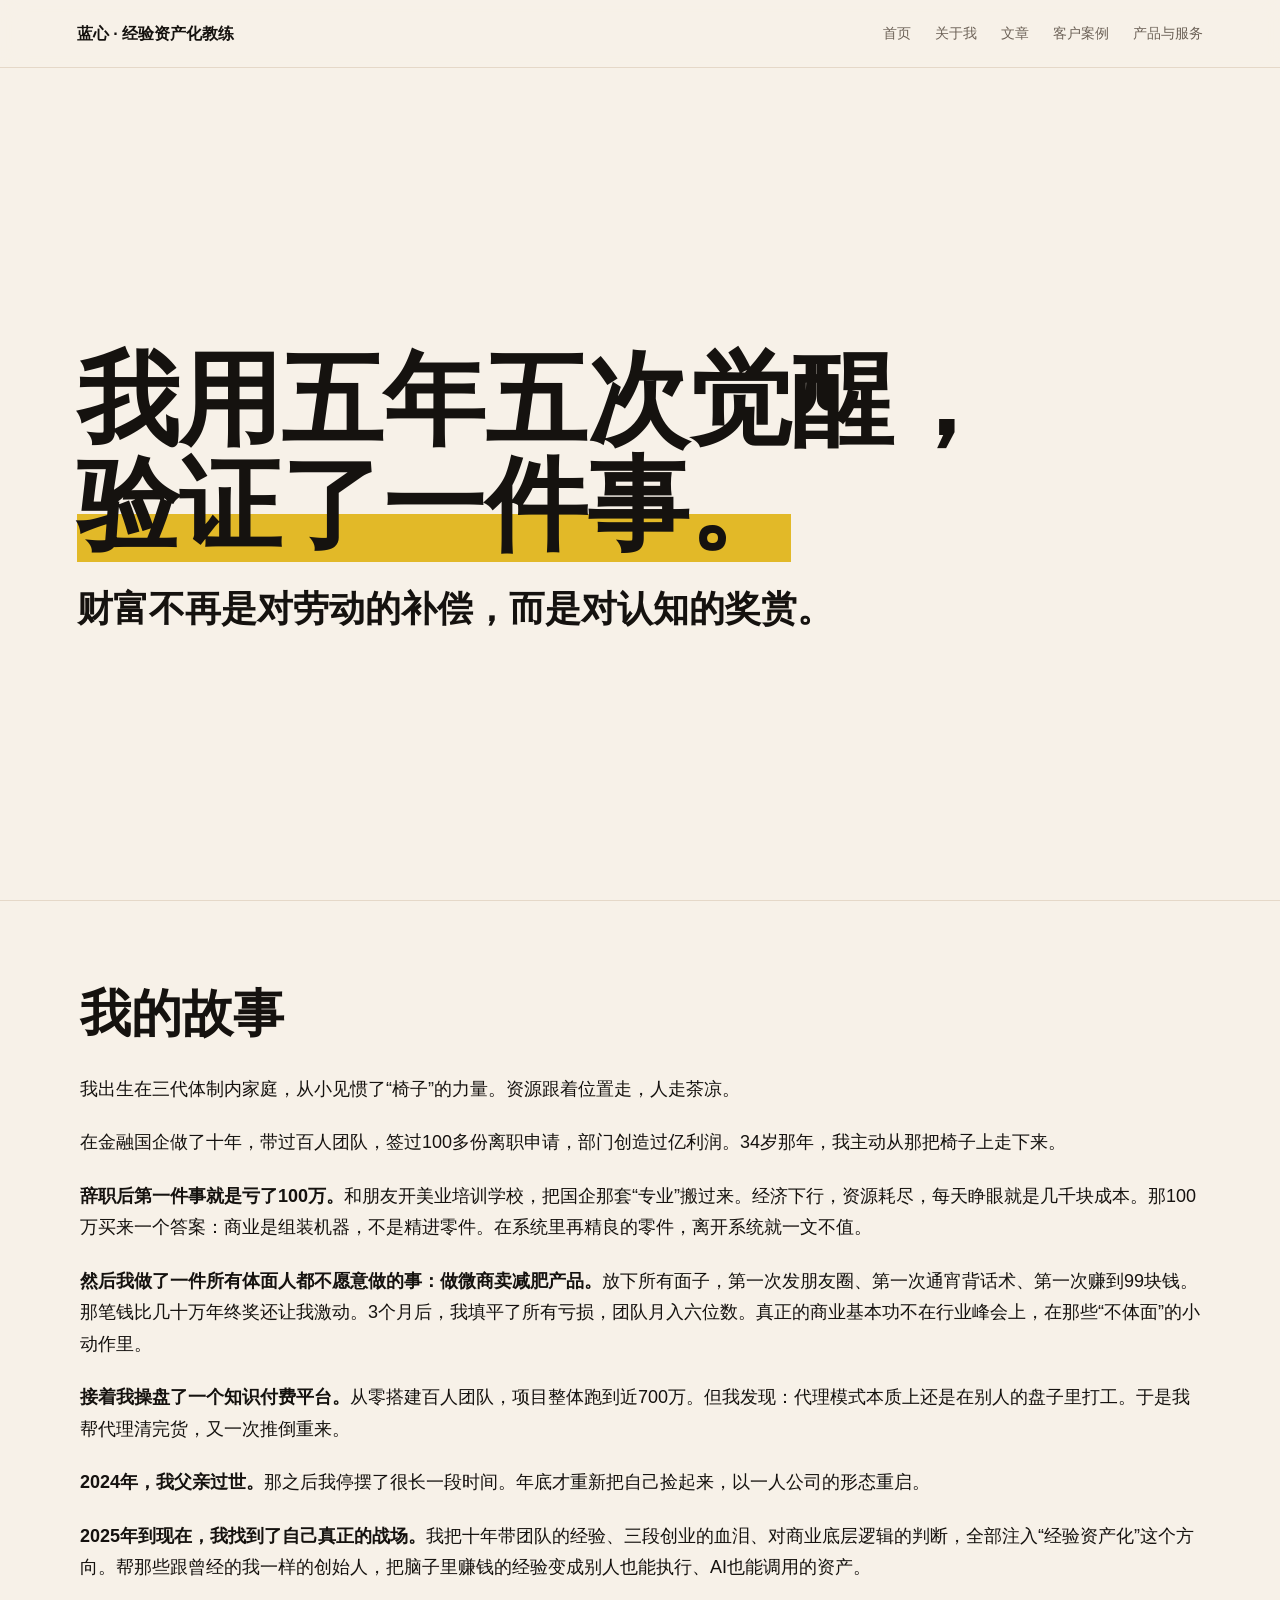
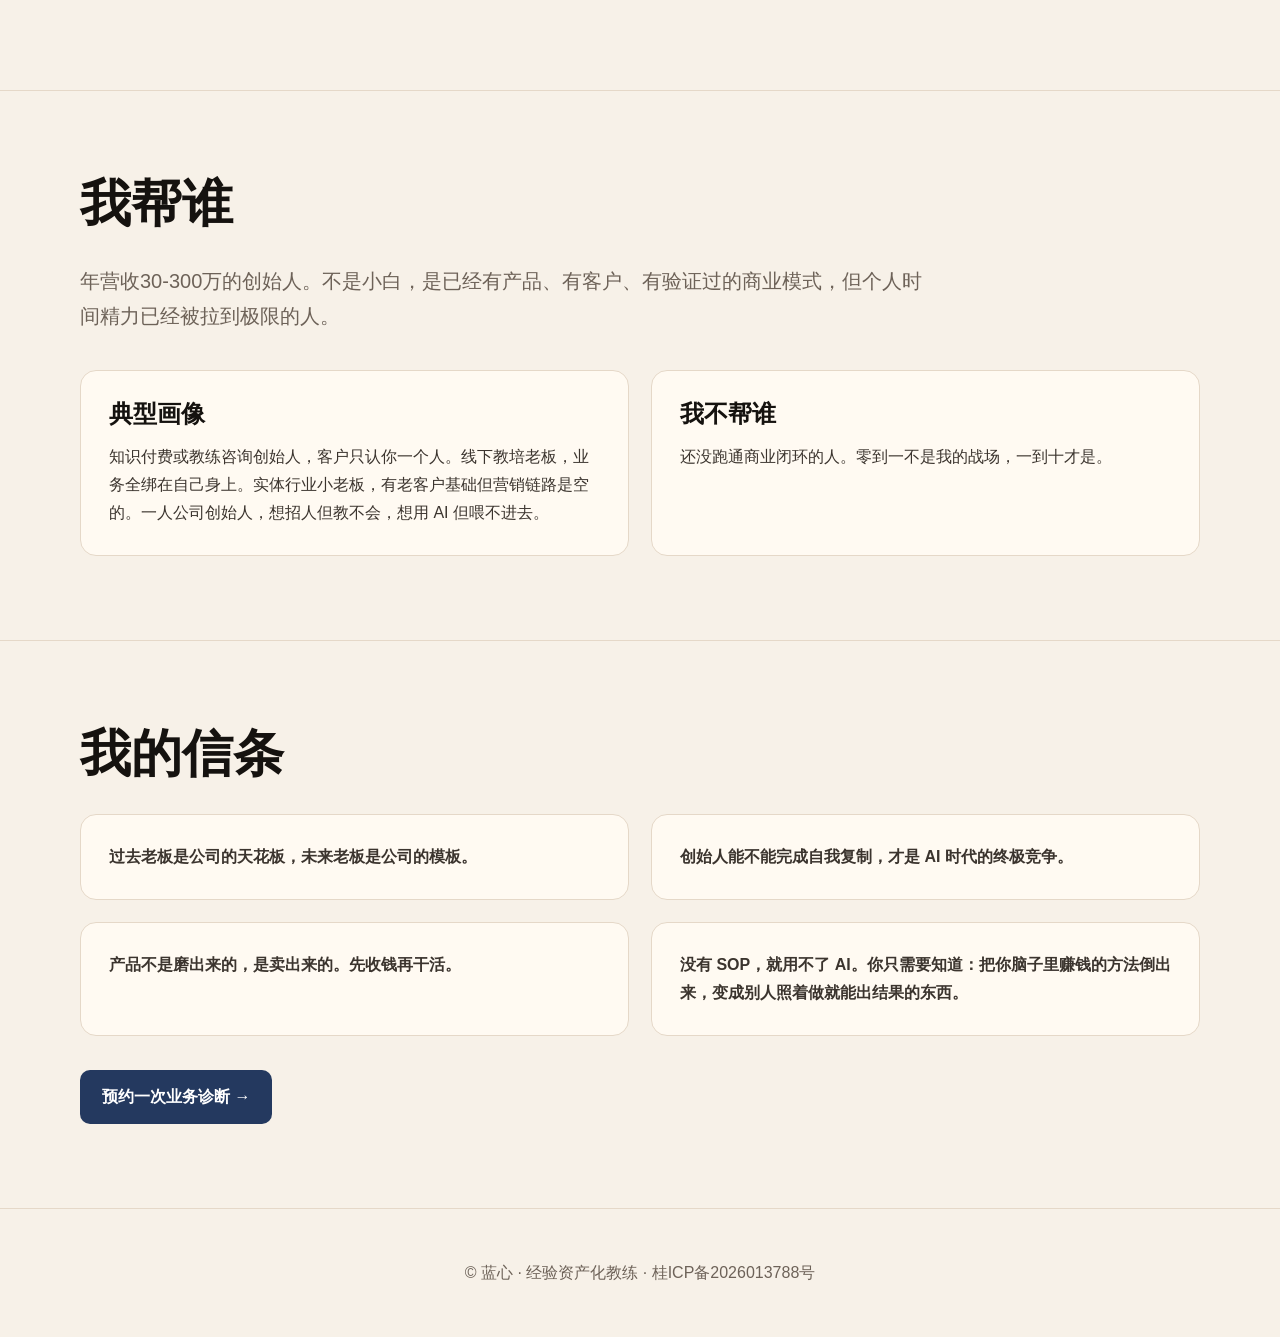
==== about.html @ 22f89dd9 "Build full website pages" ====
<!doctype html><html lang="zh-CN"><head><meta charset="utf-8"><meta name="viewport" content="width=device-width,initial-scale=1"><title>关于我 · 蓝心</title><meta name="description" content="蓝心，经验资产化教练。"><link rel="stylesheet" href="site.css"></head><body><nav class="nav"><a class="brand" href="index.html">蓝心 · 经验资产化教练</a><div class="navlinks"><a href="index.html">首页</a><a href="about.html">关于我</a><a href="blog.html">文章</a><a href="cases.html">客户案例</a><a href="services.html">产品与服务</a></div></nav>
<header class="hero"><div class="hero-inner"><h1>我用五年五次觉醒，<br><span class="highlight">验证了一件事。</span></h1><h2>财富不再是对劳动的补偿，而是对认知的奖赏。</h2></div></header>
<section><div class="wrap story"><h2 class="section-title">我的故事</h2><p>我出生在三代体制内家庭，从小见惯了“椅子”的力量。资源跟着位置走，人走茶凉。</p><p>在金融国企做了十年，带过百人团队，签过100多份离职申请，部门创造过亿利润。34岁那年，我主动从那把椅子上走下来。</p><p><strong>辞职后第一件事就是亏了100万。</strong>和朋友开美业培训学校，把国企那套“专业”搬过来。经济下行，资源耗尽，每天睁眼就是几千块成本。那100万买来一个答案：商业是组装机器，不是精进零件。在系统里再精良的零件，离开系统就一文不值。</p><p><strong>然后我做了一件所有体面人都不愿意做的事：做微商卖减肥产品。</strong>放下所有面子，第一次发朋友圈、第一次通宵背话术、第一次赚到99块钱。那笔钱比几十万年终奖还让我激动。3个月后，我填平了所有亏损，团队月入六位数。真正的商业基本功不在行业峰会上，在那些“不体面”的小动作里。</p><p><strong>接着我操盘了一个知识付费平台。</strong>从零搭建百人团队，项目整体跑到近700万。但我发现：代理模式本质上还是在别人的盘子里打工。于是我帮代理清完货，又一次推倒重来。</p><p><strong>2024年，我父亲过世。</strong>那之后我停摆了很长一段时间。年底才重新把自己捡起来，以一人公司的形态重启。</p><p><strong>2025年到现在，我找到了自己真正的战场。</strong>我把十年带团队的经验、三段创业的血泪、对商业底层逻辑的判断，全部注入“经验资产化”这个方向。帮那些跟曾经的我一样的创始人，把脑子里赚钱的经验变成别人也能执行、AI也能调用的资产。</p></div></section>
<section><div class="wrap"><h2 class="section-title">我帮谁</h2><p class="sub">年营收30-300万的创始人。不是小白，是已经有产品、有客户、有验证过的商业模式，但个人时间精力已经被拉到极限的人。</p><div class="grid two"><div class="card"><h3>典型画像</h3><p>知识付费或教练咨询创始人，客户只认你一个人。线下教培老板，业务全绑在自己身上。实体行业小老板，有老客户基础但营销链路是空的。一人公司创始人，想招人但教不会，想用 AI 但喂不进去。</p></div><div class="card"><h3>我不帮谁</h3><p>还没跑通商业闭环的人。零到一不是我的战场，一到十才是。</p></div></div></div></section>
<section><div class="wrap"><h2 class="section-title">我的信条</h2><div class="grid two"><div class="card"><p><strong>过去老板是公司的天花板，未来老板是公司的模板。</strong></p></div><div class="card"><p><strong>创始人能不能完成自我复制，才是 AI 时代的终极竞争。</strong></p></div><div class="card"><p><strong>产品不是磨出来的，是卖出来的。先收钱再干活。</strong></p></div><div class="card"><p><strong>没有 SOP，就用不了 AI。你只需要知道：把你脑子里赚钱的方法倒出来，变成别人照着做就能出结果的东西。</strong></p></div></div><div class="actions"><a class="btn" href="services.html#diagnosis-consult">预约一次业务诊断 →</a></div></div></section>
<footer class="footer">© 蓝心 · 经验资产化教练 · <a href="https://beian.miit.gov.cn/" target="_blank" rel="noopener">桂ICP备2026013788号</a></footer></body></html>
---- site.css ----
:root{--bg:#f7f1e8;--paper:#fffaf2;--ink:#15120f;--muted:#6d6258;--line:#e5d8c8;--navy:#24395f;--gold:#e2b928;--soft:#fff6dc;--radius:16px}*{box-sizing:border-box}body{margin:0;font-family:-apple-system,BlinkMacSystemFont,"PingFang SC","Microsoft YaHei",sans-serif;background:var(--bg);color:var(--ink);line-height:1.75}a{color:inherit;text-decoration:none}.nav{position:sticky;top:0;z-index:10;height:68px;padding:0 6vw;display:flex;align-items:center;justify-content:space-between;background:rgba(247,241,232,.92);backdrop-filter:blur(12px);border-bottom:1px solid var(--line)}.brand{font-weight:800}.navlinks{display:flex;gap:24px;font-size:14px;color:var(--muted)}.navlinks a:hover{color:var(--ink)}.btn{display:inline-flex;align-items:center;justify-content:center;padding:13px 22px;border-radius:10px;background:var(--navy);color:#fff;font-weight:800;border:0;cursor:pointer}.btn.alt{background:transparent;color:var(--ink);border-bottom:3px solid var(--gold);border-radius:0;padding-left:2px;padding-right:2px}.hero{min-height:calc(100vh - 68px);padding:12vh 6vw 8vh;display:grid;align-items:center}.hero-inner{max-width:1120px}.eyebrow{font-size:18px;font-weight:800;margin-bottom:28px}.hero h1{font-size:clamp(48px,8vw,104px);line-height:1.02;margin:0 0 28px;font-weight:950;letter-spacing:0}.hero h2{font-size:clamp(22px,3vw,36px);line-height:1.35;margin:0 0 22px;font-weight:850}.lead{font-size:clamp(18px,2vw,24px);max-width:900px;color:#3a332d;margin:0 0 28px}.quote{border-left:4px solid var(--gold);padding-left:18px;color:#3d352f;font-size:18px;margin:28px 0}.actions{display:flex;gap:22px;flex-wrap:wrap;margin-top:34px}section{padding:84px 6vw;border-top:1px solid var(--line)}.wrap{max-width:1120px;margin:0 auto}.section-title{font-size:clamp(30px,4vw,56px);line-height:1.15;margin:0 0 30px;font-weight:920}.sub{font-size:20px;color:var(--muted);max-width:860px;margin:0 0 36px}.grid{display:grid;grid-template-columns:repeat(3,1fr);gap:22px}.grid.two{grid-template-columns:repeat(2,1fr)}.card{background:var(--paper);border:1px solid var(--line);border-radius:var(--radius);padding:28px}.card h3{font-size:24px;line-height:1.25;margin:0 0 14px}.card p{margin:0;color:#3b342e}.num{display:inline-flex;width:34px;height:34px;border-radius:50%;background:var(--gold);align-items:center;justify-content:center;font-weight:900;margin-bottom:18px}.story p{font-size:18px;margin:0 0 22px}.story strong{font-weight:900}.testimonial{font-size:22px;line-height:1.55;background:var(--paper);border-left:5px solid var(--gold);padding:26px;margin:24px 0}.meta{color:var(--muted);font-size:15px}.steps{display:grid;grid-template-columns:repeat(3,1fr);gap:22px}.article-list{display:grid;gap:22px}.article{background:var(--paper);border:1px solid var(--line);border-radius:var(--radius);padding:28px}.article h3{font-size:28px;line-height:1.25;margin:0 0 8px}.tag{color:var(--muted);font-size:14px;margin-bottom:12px}.case-block{background:var(--paper);border:1px solid var(--line);border-radius:var(--radius);padding:34px;margin-bottom:28px}.case-block h2{font-size:34px;line-height:1.2;margin:0 0 20px}.case-block p{margin:0 0 14px}.case-block ul{margin:8px 0 20px}.faq{display:grid;gap:18px}.faq .card h3{font-size:20px}.footer{padding:50px 6vw;text-align:center;color:var(--muted);border-top:1px solid var(--line)}.highlight{display:inline;background:linear-gradient(transparent 58%,var(--gold) 58%)}@media(max-width:860px){.nav{height:auto;align-items:flex-start;padding:18px 22px;gap:12px;flex-direction:column}.navlinks{gap:14px;flex-wrap:wrap}.hero{padding:72px 22px}.grid,.grid.two,.steps{grid-template-columns:1fr}section{padding:60px 22px}.actions{gap:14px}.hero h1{font-size:46px}}
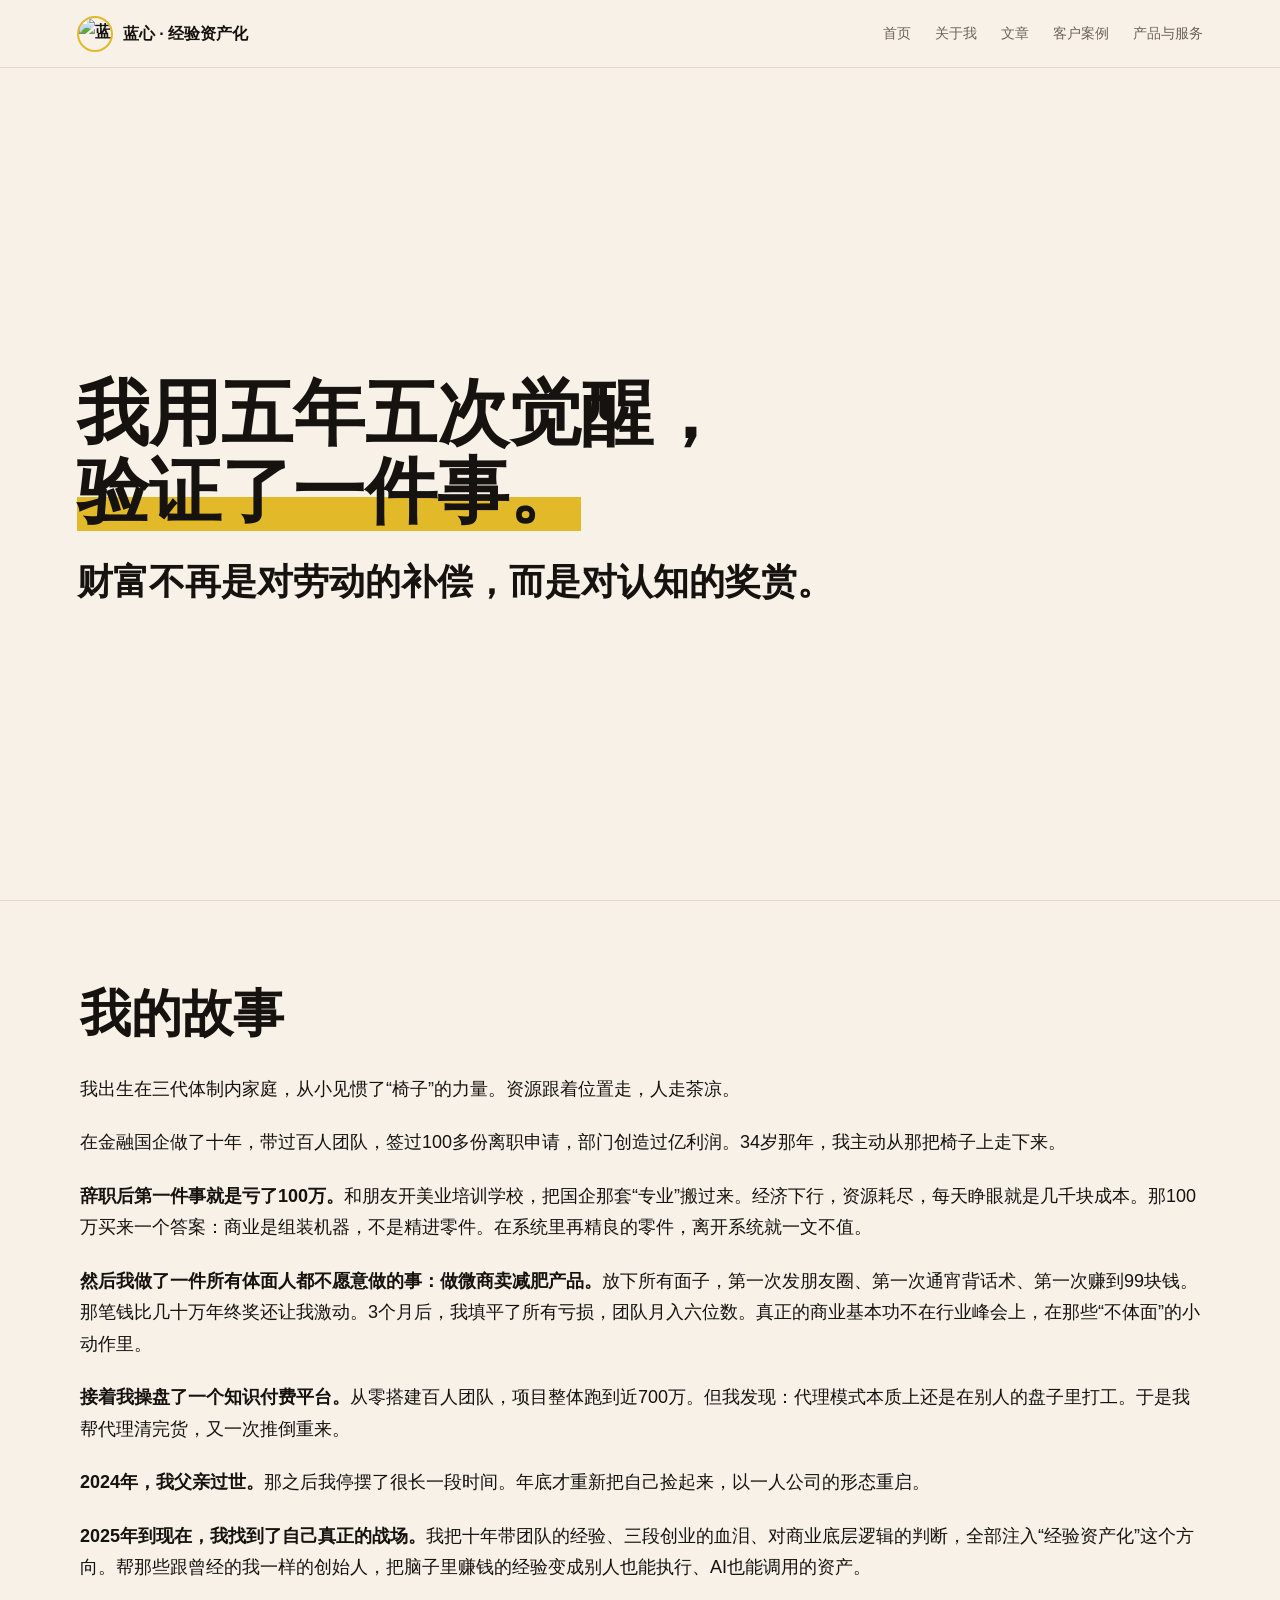
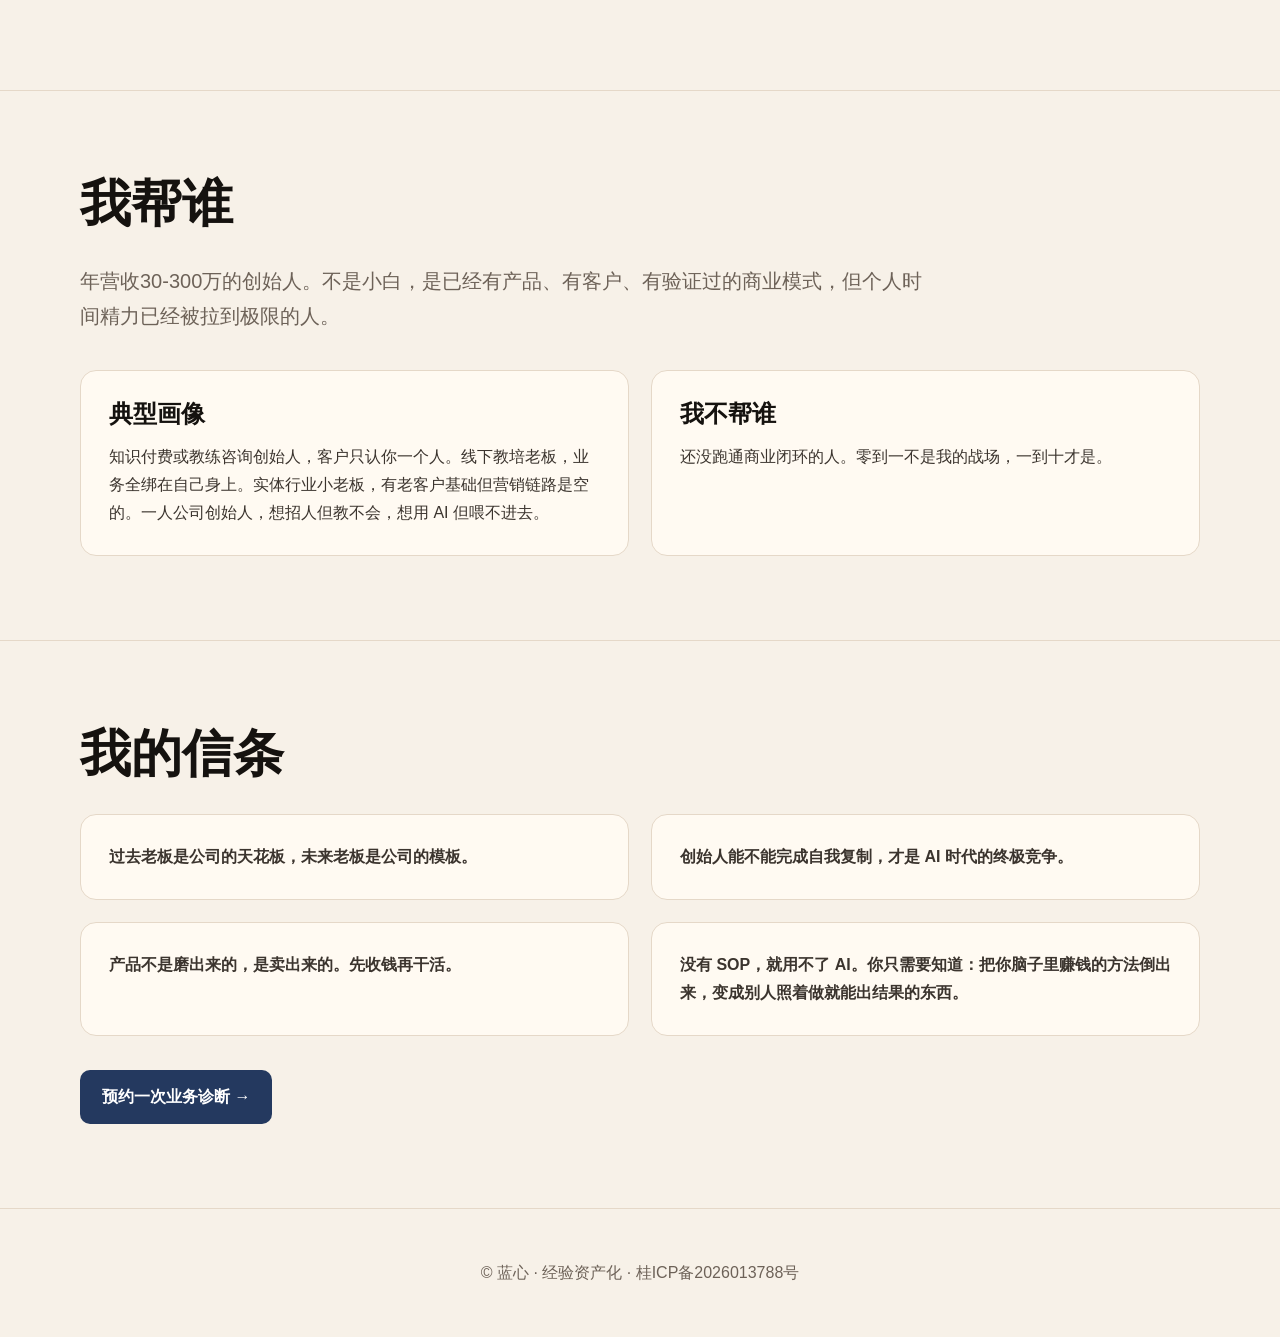
==== commit 6134d054: "Adjust brand and hero title sizing" ====
--- a/about.html
+++ b/about.html
@@ -1,6 +1,6 @@
-<!doctype html><html lang="zh-CN"><head><meta charset="utf-8"><meta name="viewport" content="width=device-width,initial-scale=1"><title>关于我 · 蓝心</title><meta name="description" content="蓝心，经验资产化教练。"><link rel="stylesheet" href="site.css"></head><body><nav class="nav"><a class="brand" href="index.html">蓝心 · 经验资产化教练</a><div class="navlinks"><a href="index.html">首页</a><a href="about.html">关于我</a><a href="blog.html">文章</a><a href="cases.html">客户案例</a><a href="services.html">产品与服务</a></div></nav>
+<!doctype html><html lang="zh-CN"><head><meta charset="utf-8"><meta name="viewport" content="width=device-width,initial-scale=1"><title>关于我 · 蓝心</title><meta name="description" content="蓝心，经验资产化教练。"><link rel="stylesheet" href="site.css"></head><body><nav class="nav"><a class="brand" href="index.html"><img class="brand-avatar" src="avatar.jpg" alt="蓝心">蓝心 · 经验资产化</a><div class="navlinks"><a href="index.html">首页</a><a href="about.html">关于我</a><a href="blog.html">文章</a><a href="cases.html">客户案例</a><a href="services.html">产品与服务</a></div></nav>
 <header class="hero"><div class="hero-inner"><h1>我用五年五次觉醒，<br><span class="highlight">验证了一件事。</span></h1><h2>财富不再是对劳动的补偿，而是对认知的奖赏。</h2></div></header>
 <section><div class="wrap story"><h2 class="section-title">我的故事</h2><p>我出生在三代体制内家庭，从小见惯了“椅子”的力量。资源跟着位置走，人走茶凉。</p><p>在金融国企做了十年，带过百人团队，签过100多份离职申请，部门创造过亿利润。34岁那年，我主动从那把椅子上走下来。</p><p><strong>辞职后第一件事就是亏了100万。</strong>和朋友开美业培训学校，把国企那套“专业”搬过来。经济下行，资源耗尽，每天睁眼就是几千块成本。那100万买来一个答案：商业是组装机器，不是精进零件。在系统里再精良的零件，离开系统就一文不值。</p><p><strong>然后我做了一件所有体面人都不愿意做的事：做微商卖减肥产品。</strong>放下所有面子，第一次发朋友圈、第一次通宵背话术、第一次赚到99块钱。那笔钱比几十万年终奖还让我激动。3个月后，我填平了所有亏损，团队月入六位数。真正的商业基本功不在行业峰会上，在那些“不体面”的小动作里。</p><p><strong>接着我操盘了一个知识付费平台。</strong>从零搭建百人团队，项目整体跑到近700万。但我发现：代理模式本质上还是在别人的盘子里打工。于是我帮代理清完货，又一次推倒重来。</p><p><strong>2024年，我父亲过世。</strong>那之后我停摆了很长一段时间。年底才重新把自己捡起来，以一人公司的形态重启。</p><p><strong>2025年到现在，我找到了自己真正的战场。</strong>我把十年带团队的经验、三段创业的血泪、对商业底层逻辑的判断，全部注入“经验资产化”这个方向。帮那些跟曾经的我一样的创始人，把脑子里赚钱的经验变成别人也能执行、AI也能调用的资产。</p></div></section>
 <section><div class="wrap"><h2 class="section-title">我帮谁</h2><p class="sub">年营收30-300万的创始人。不是小白，是已经有产品、有客户、有验证过的商业模式，但个人时间精力已经被拉到极限的人。</p><div class="grid two"><div class="card"><h3>典型画像</h3><p>知识付费或教练咨询创始人，客户只认你一个人。线下教培老板，业务全绑在自己身上。实体行业小老板，有老客户基础但营销链路是空的。一人公司创始人，想招人但教不会，想用 AI 但喂不进去。</p></div><div class="card"><h3>我不帮谁</h3><p>还没跑通商业闭环的人。零到一不是我的战场，一到十才是。</p></div></div></div></section>
 <section><div class="wrap"><h2 class="section-title">我的信条</h2><div class="grid two"><div class="card"><p><strong>过去老板是公司的天花板，未来老板是公司的模板。</strong></p></div><div class="card"><p><strong>创始人能不能完成自我复制，才是 AI 时代的终极竞争。</strong></p></div><div class="card"><p><strong>产品不是磨出来的，是卖出来的。先收钱再干活。</strong></p></div><div class="card"><p><strong>没有 SOP，就用不了 AI。你只需要知道：把你脑子里赚钱的方法倒出来，变成别人照着做就能出结果的东西。</strong></p></div></div><div class="actions"><a class="btn" href="services.html#diagnosis-consult">预约一次业务诊断 →</a></div></div></section>
-<footer class="footer">© 蓝心 · 经验资产化教练 · <a href="https://beian.miit.gov.cn/" target="_blank" rel="noopener">桂ICP备2026013788号</a></footer></body></html>+<footer class="footer">© 蓝心 · 经验资产化 · <a href="https://beian.miit.gov.cn/" target="_blank" rel="noopener">桂ICP备2026013788号</a></footer></body></html>
--- a/site.css
+++ b/site.css
@@ -1 +1 @@
-:root{--bg:#f7f1e8;--paper:#fffaf2;--ink:#15120f;--muted:#6d6258;--line:#e5d8c8;--navy:#24395f;--gold:#e2b928;--soft:#fff6dc;--radius:16px}*{box-sizing:border-box}body{margin:0;font-family:-apple-system,BlinkMacSystemFont,"PingFang SC","Microsoft YaHei",sans-serif;background:var(--bg);color:var(--ink);line-height:1.75}a{color:inherit;text-decoration:none}.nav{position:sticky;top:0;z-index:10;height:68px;padding:0 6vw;display:flex;align-items:center;justify-content:space-between;background:rgba(247,241,232,.92);backdrop-filter:blur(12px);border-bottom:1px solid var(--line)}.brand{font-weight:800}.navlinks{display:flex;gap:24px;font-size:14px;color:var(--muted)}.navlinks a:hover{color:var(--ink)}.btn{display:inline-flex;align-items:center;justify-content:center;padding:13px 22px;border-radius:10px;background:var(--navy);color:#fff;font-weight:800;border:0;cursor:pointer}.btn.alt{background:transparent;color:var(--ink);border-bottom:3px solid var(--gold);border-radius:0;padding-left:2px;padding-right:2px}.hero{min-height:calc(100vh - 68px);padding:12vh 6vw 8vh;display:grid;align-items:center}.hero-inner{max-width:1120px}.eyebrow{font-size:18px;font-weight:800;margin-bottom:28px}.hero h1{font-size:clamp(48px,8vw,104px);line-height:1.02;margin:0 0 28px;font-weight:950;letter-spacing:0}.hero h2{font-size:clamp(22px,3vw,36px);line-height:1.35;margin:0 0 22px;font-weight:850}.lead{font-size:clamp(18px,2vw,24px);max-width:900px;color:#3a332d;margin:0 0 28px}.quote{border-left:4px solid var(--gold);padding-left:18px;color:#3d352f;font-size:18px;margin:28px 0}.actions{display:flex;gap:22px;flex-wrap:wrap;margin-top:34px}section{padding:84px 6vw;border-top:1px solid var(--line)}.wrap{max-width:1120px;margin:0 auto}.section-title{font-size:clamp(30px,4vw,56px);line-height:1.15;margin:0 0 30px;font-weight:920}.sub{font-size:20px;color:var(--muted);max-width:860px;margin:0 0 36px}.grid{display:grid;grid-template-columns:repeat(3,1fr);gap:22px}.grid.two{grid-template-columns:repeat(2,1fr)}.card{background:var(--paper);border:1px solid var(--line);border-radius:var(--radius);padding:28px}.card h3{font-size:24px;line-height:1.25;margin:0 0 14px}.card p{margin:0;color:#3b342e}.num{display:inline-flex;width:34px;height:34px;border-radius:50%;background:var(--gold);align-items:center;justify-content:center;font-weight:900;margin-bottom:18px}.story p{font-size:18px;margin:0 0 22px}.story strong{font-weight:900}.testimonial{font-size:22px;line-height:1.55;background:var(--paper);border-left:5px solid var(--gold);padding:26px;margin:24px 0}.meta{color:var(--muted);font-size:15px}.steps{display:grid;grid-template-columns:repeat(3,1fr);gap:22px}.article-list{display:grid;gap:22px}.article{background:var(--paper);border:1px solid var(--line);border-radius:var(--radius);padding:28px}.article h3{font-size:28px;line-height:1.25;margin:0 0 8px}.tag{color:var(--muted);font-size:14px;margin-bottom:12px}.case-block{background:var(--paper);border:1px solid var(--line);border-radius:var(--radius);padding:34px;margin-bottom:28px}.case-block h2{font-size:34px;line-height:1.2;margin:0 0 20px}.case-block p{margin:0 0 14px}.case-block ul{margin:8px 0 20px}.faq{display:grid;gap:18px}.faq .card h3{font-size:20px}.footer{padding:50px 6vw;text-align:center;color:var(--muted);border-top:1px solid var(--line)}.highlight{display:inline;background:linear-gradient(transparent 58%,var(--gold) 58%)}@media(max-width:860px){.nav{height:auto;align-items:flex-start;padding:18px 22px;gap:12px;flex-direction:column}.navlinks{gap:14px;flex-wrap:wrap}.hero{padding:72px 22px}.grid,.grid.two,.steps{grid-template-columns:1fr}section{padding:60px 22px}.actions{gap:14px}.hero h1{font-size:46px}}+:root{--bg:#f7f1e8;--paper:#fffaf2;--ink:#15120f;--muted:#6d6258;--line:#e5d8c8;--navy:#24395f;--gold:#e2b928;--soft:#fff6dc;--radius:16px}*{box-sizing:border-box}body{margin:0;font-family:-apple-system,BlinkMacSystemFont,"PingFang SC","Microsoft YaHei",sans-serif;background:var(--bg);color:var(--ink);line-height:1.75}a{color:inherit;text-decoration:none}.nav{position:sticky;top:0;z-index:10;height:68px;padding:0 6vw;display:flex;align-items:center;justify-content:space-between;background:rgba(247,241,232,.92);backdrop-filter:blur(12px);border-bottom:1px solid var(--line)}.brand{font-weight:800;display:flex;align-items:center;gap:10px}.brand-avatar{width:36px;height:36px;border-radius:50%;object-fit:cover;object-position:center top;border:2px solid var(--gold);flex:0 0 auto}.navlinks{display:flex;gap:24px;font-size:14px;color:var(--muted)}.navlinks a:hover{color:var(--ink)}.btn{display:inline-flex;align-items:center;justify-content:center;padding:13px 22px;border-radius:10px;background:var(--navy);color:#fff;font-weight:800;border:0;cursor:pointer}.btn.alt{background:transparent;color:var(--ink);border-bottom:3px solid var(--gold);border-radius:0;padding-left:2px;padding-right:2px}.hero{min-height:calc(100vh - 68px);padding:12vh 6vw 8vh;display:grid;align-items:center}.hero-inner{max-width:1120px}.eyebrow{font-size:18px;font-weight:800;margin-bottom:28px}.hero h1{font-size:clamp(40px,5.6vw,76px);line-height:1.08;margin:0 0 28px;font-weight:920;letter-spacing:0}.hero h2{font-size:clamp(22px,3vw,36px);line-height:1.35;margin:0 0 22px;font-weight:850}.lead{font-size:clamp(18px,2vw,24px);max-width:900px;color:#3a332d;margin:0 0 28px}.quote{border-left:4px solid var(--gold);padding-left:18px;color:#3d352f;font-size:18px;margin:28px 0}.actions{display:flex;gap:22px;flex-wrap:wrap;margin-top:34px}section{padding:84px 6vw;border-top:1px solid var(--line)}.wrap{max-width:1120px;margin:0 auto}.section-title{font-size:clamp(30px,4vw,56px);line-height:1.15;margin:0 0 30px;font-weight:920}.sub{font-size:20px;color:var(--muted);max-width:860px;margin:0 0 36px}.grid{display:grid;grid-template-columns:repeat(3,1fr);gap:22px}.grid.two{grid-template-columns:repeat(2,1fr)}.card{background:var(--paper);border:1px solid var(--line);border-radius:var(--radius);padding:28px}.card h3{font-size:24px;line-height:1.25;margin:0 0 14px}.card p{margin:0;color:#3b342e}.num{display:inline-flex;width:34px;height:34px;border-radius:50%;background:var(--gold);align-items:center;justify-content:center;font-weight:900;margin-bottom:18px}.story p{font-size:18px;margin:0 0 22px}.story strong{font-weight:900}.testimonial{font-size:22px;line-height:1.55;background:var(--paper);border-left:5px solid var(--gold);padding:26px;margin:24px 0}.meta{color:var(--muted);font-size:15px}.steps{display:grid;grid-template-columns:repeat(3,1fr);gap:22px}.article-list{display:grid;gap:22px}.article{background:var(--paper);border:1px solid var(--line);border-radius:var(--radius);padding:28px}.article h3{font-size:28px;line-height:1.25;margin:0 0 8px}.tag{color:var(--muted);font-size:14px;margin-bottom:12px}.case-block{background:var(--paper);border:1px solid var(--line);border-radius:var(--radius);padding:34px;margin-bottom:28px}.case-block h2{font-size:34px;line-height:1.2;margin:0 0 20px}.case-block p{margin:0 0 14px}.case-block ul{margin:8px 0 20px}.faq{display:grid;gap:18px}.faq .card h3{font-size:20px}.footer{padding:50px 6vw;text-align:center;color:var(--muted);border-top:1px solid var(--line)}.highlight{display:inline;background:linear-gradient(transparent 58%,var(--gold) 58%)}@media(max-width:860px){.nav{height:auto;align-items:flex-start;padding:18px 22px;gap:12px;flex-direction:column}.navlinks{gap:14px;flex-wrap:wrap}.hero{padding:72px 22px}.grid,.grid.two,.steps{grid-template-columns:1fr}section{padding:60px 22px}.actions{gap:14px}.hero h1{font-size:38px}}
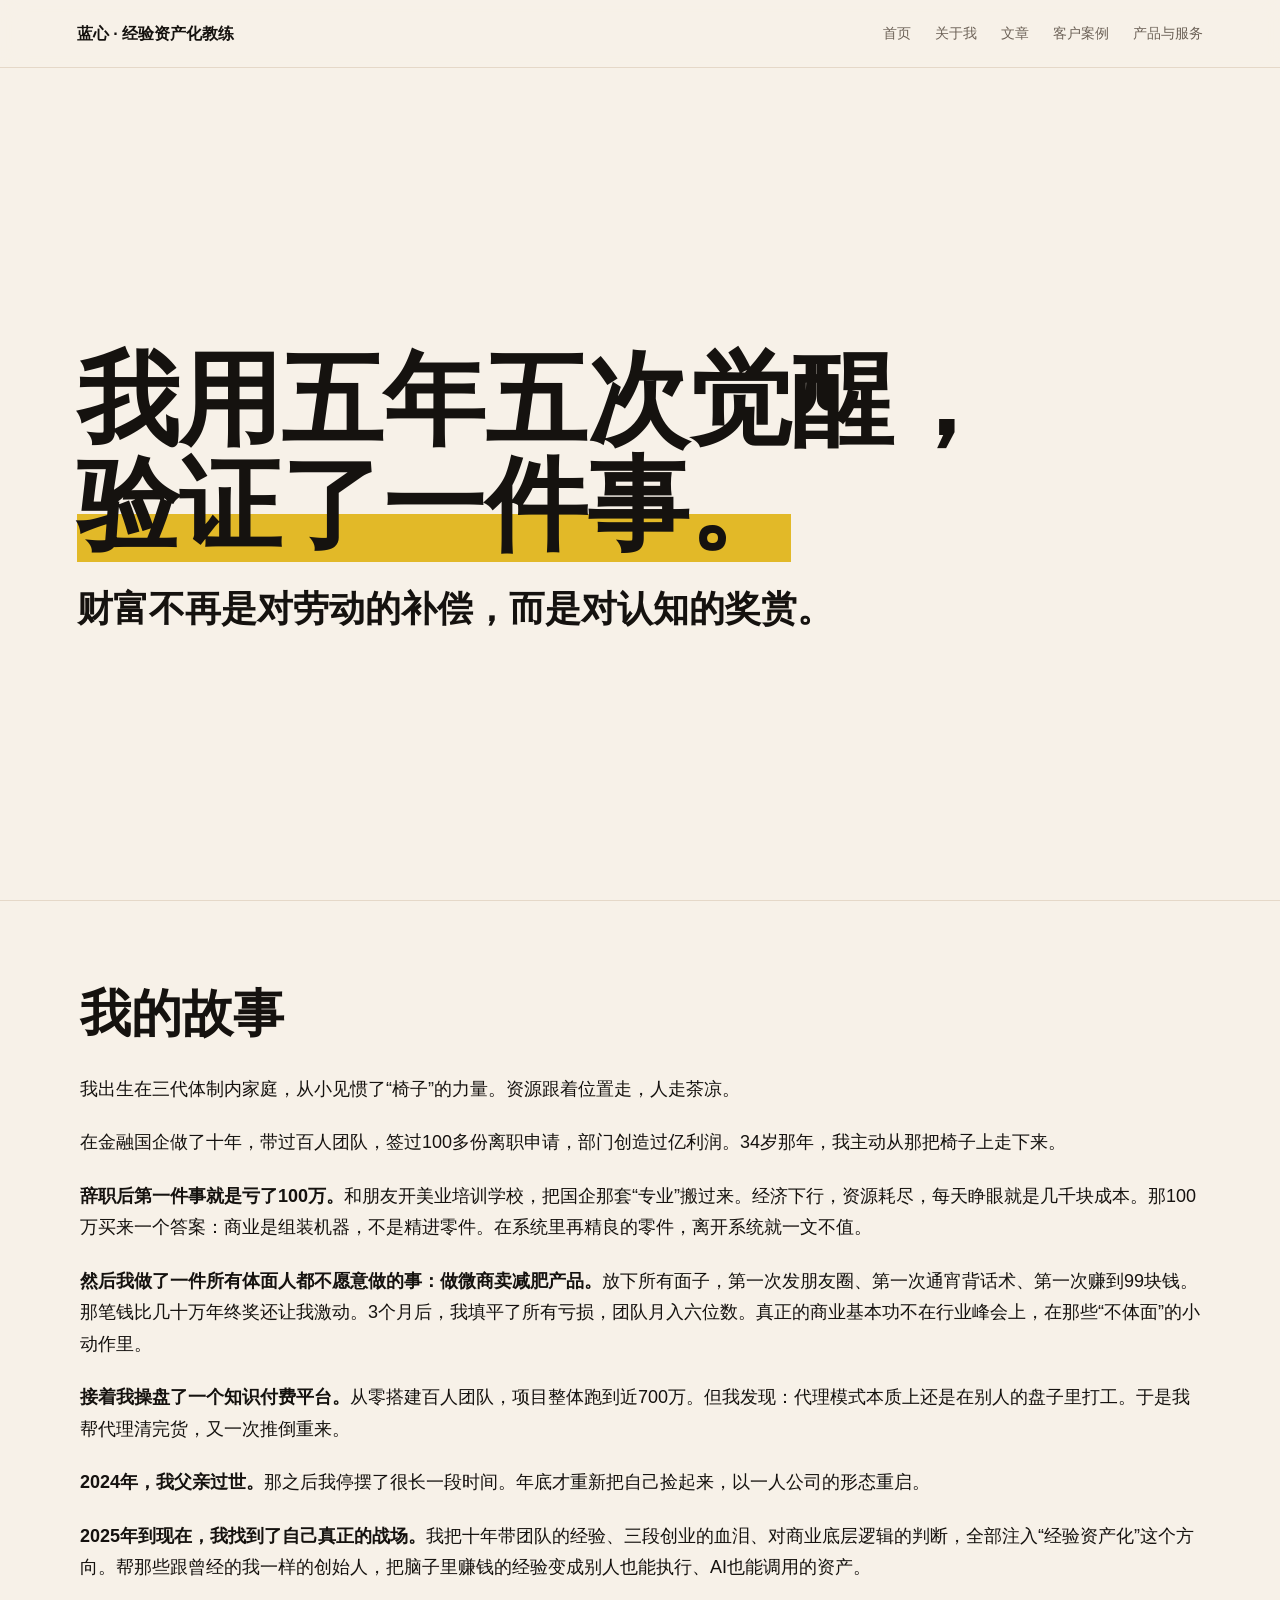
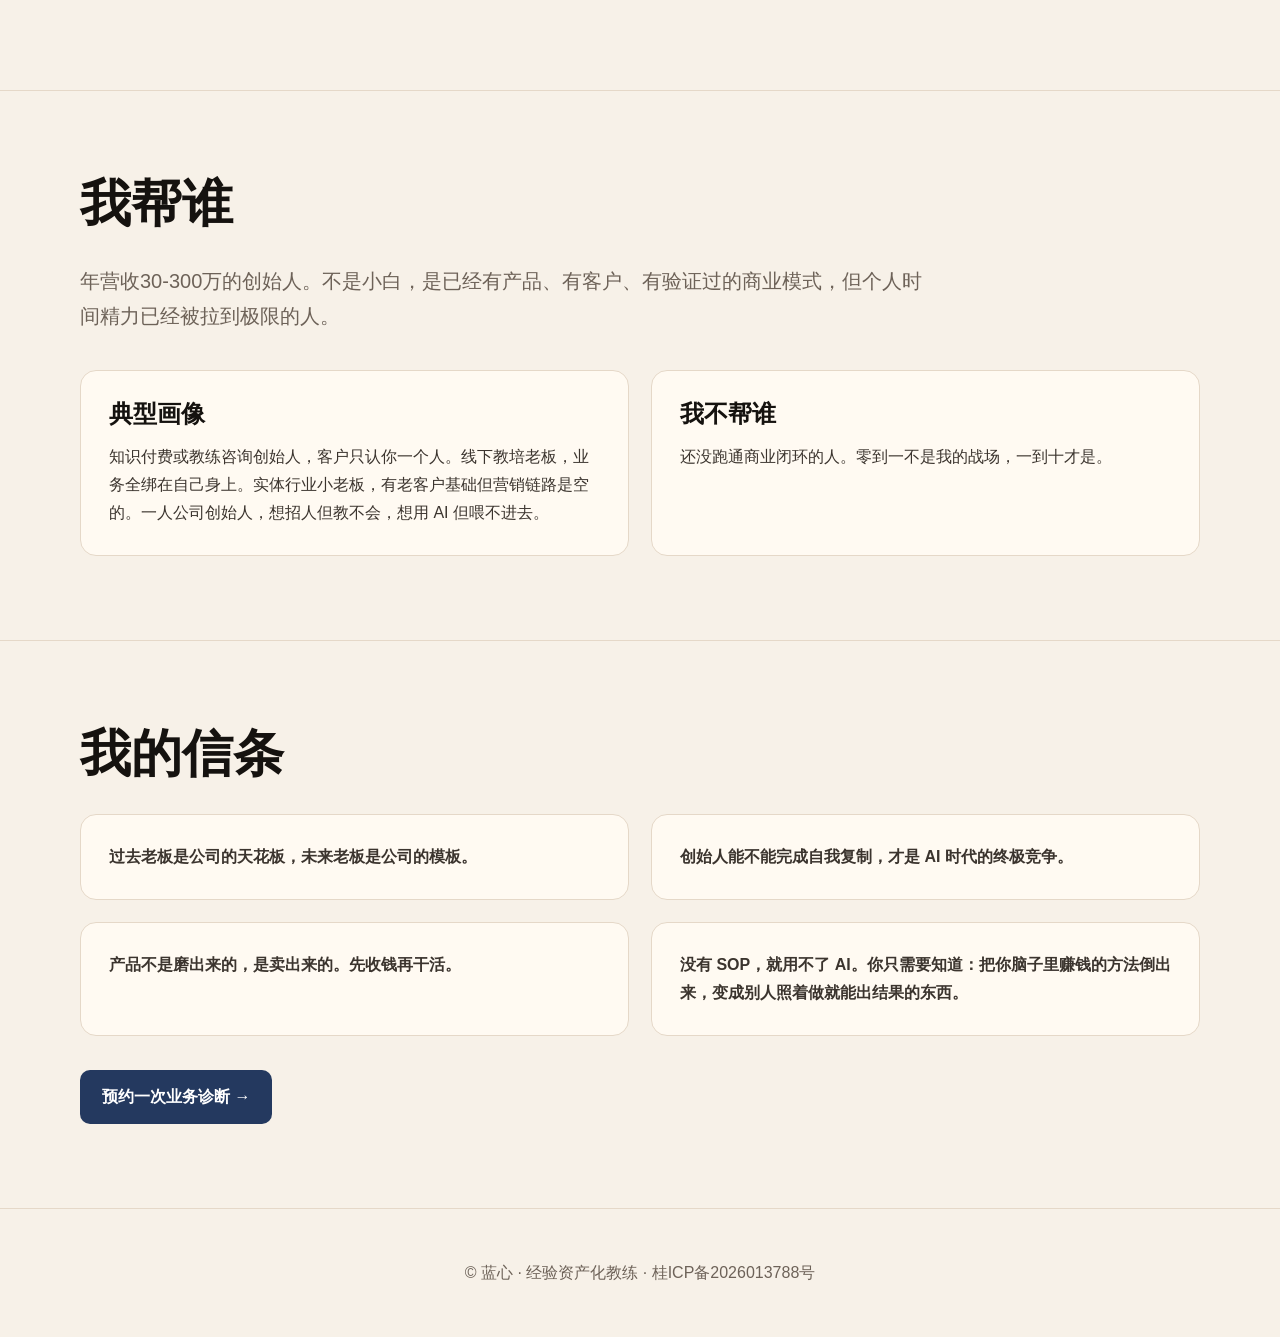
==== commit 3b490f47: "Revert "Adjust brand and hero title sizing" This reverts commit 6134d054ea8c7de93daa91b9f532e4e70b48" ====
--- a/about.html
+++ b/about.html
@@ -1,6 +1,6 @@
-<!doctype html><html lang="zh-CN"><head><meta charset="utf-8"><meta name="viewport" content="width=device-width,initial-scale=1"><title>关于我 · 蓝心</title><meta name="description" content="蓝心，经验资产化教练。"><link rel="stylesheet" href="site.css"></head><body><nav class="nav"><a class="brand" href="index.html"><img class="brand-avatar" src="avatar.jpg" alt="蓝心">蓝心 · 经验资产化</a><div class="navlinks"><a href="index.html">首页</a><a href="about.html">关于我</a><a href="blog.html">文章</a><a href="cases.html">客户案例</a><a href="services.html">产品与服务</a></div></nav>
+<!doctype html><html lang="zh-CN"><head><meta charset="utf-8"><meta name="viewport" content="width=device-width,initial-scale=1"><title>关于我 · 蓝心</title><meta name="description" content="蓝心，经验资产化教练。"><link rel="stylesheet" href="site.css"></head><body><nav class="nav"><a class="brand" href="index.html">蓝心 · 经验资产化教练</a><div class="navlinks"><a href="index.html">首页</a><a href="about.html">关于我</a><a href="blog.html">文章</a><a href="cases.html">客户案例</a><a href="services.html">产品与服务</a></div></nav>
 <header class="hero"><div class="hero-inner"><h1>我用五年五次觉醒，<br><span class="highlight">验证了一件事。</span></h1><h2>财富不再是对劳动的补偿，而是对认知的奖赏。</h2></div></header>
 <section><div class="wrap story"><h2 class="section-title">我的故事</h2><p>我出生在三代体制内家庭，从小见惯了“椅子”的力量。资源跟着位置走，人走茶凉。</p><p>在金融国企做了十年，带过百人团队，签过100多份离职申请，部门创造过亿利润。34岁那年，我主动从那把椅子上走下来。</p><p><strong>辞职后第一件事就是亏了100万。</strong>和朋友开美业培训学校，把国企那套“专业”搬过来。经济下行，资源耗尽，每天睁眼就是几千块成本。那100万买来一个答案：商业是组装机器，不是精进零件。在系统里再精良的零件，离开系统就一文不值。</p><p><strong>然后我做了一件所有体面人都不愿意做的事：做微商卖减肥产品。</strong>放下所有面子，第一次发朋友圈、第一次通宵背话术、第一次赚到99块钱。那笔钱比几十万年终奖还让我激动。3个月后，我填平了所有亏损，团队月入六位数。真正的商业基本功不在行业峰会上，在那些“不体面”的小动作里。</p><p><strong>接着我操盘了一个知识付费平台。</strong>从零搭建百人团队，项目整体跑到近700万。但我发现：代理模式本质上还是在别人的盘子里打工。于是我帮代理清完货，又一次推倒重来。</p><p><strong>2024年，我父亲过世。</strong>那之后我停摆了很长一段时间。年底才重新把自己捡起来，以一人公司的形态重启。</p><p><strong>2025年到现在，我找到了自己真正的战场。</strong>我把十年带团队的经验、三段创业的血泪、对商业底层逻辑的判断，全部注入“经验资产化”这个方向。帮那些跟曾经的我一样的创始人，把脑子里赚钱的经验变成别人也能执行、AI也能调用的资产。</p></div></section>
 <section><div class="wrap"><h2 class="section-title">我帮谁</h2><p class="sub">年营收30-300万的创始人。不是小白，是已经有产品、有客户、有验证过的商业模式，但个人时间精力已经被拉到极限的人。</p><div class="grid two"><div class="card"><h3>典型画像</h3><p>知识付费或教练咨询创始人，客户只认你一个人。线下教培老板，业务全绑在自己身上。实体行业小老板，有老客户基础但营销链路是空的。一人公司创始人，想招人但教不会，想用 AI 但喂不进去。</p></div><div class="card"><h3>我不帮谁</h3><p>还没跑通商业闭环的人。零到一不是我的战场，一到十才是。</p></div></div></div></section>
 <section><div class="wrap"><h2 class="section-title">我的信条</h2><div class="grid two"><div class="card"><p><strong>过去老板是公司的天花板，未来老板是公司的模板。</strong></p></div><div class="card"><p><strong>创始人能不能完成自我复制，才是 AI 时代的终极竞争。</strong></p></div><div class="card"><p><strong>产品不是磨出来的，是卖出来的。先收钱再干活。</strong></p></div><div class="card"><p><strong>没有 SOP，就用不了 AI。你只需要知道：把你脑子里赚钱的方法倒出来，变成别人照着做就能出结果的东西。</strong></p></div></div><div class="actions"><a class="btn" href="services.html#diagnosis-consult">预约一次业务诊断 →</a></div></div></section>
-<footer class="footer">© 蓝心 · 经验资产化 · <a href="https://beian.miit.gov.cn/" target="_blank" rel="noopener">桂ICP备2026013788号</a></footer></body></html>+<footer class="footer">© 蓝心 · 经验资产化教练 · <a href="https://beian.miit.gov.cn/" target="_blank" rel="noopener">桂ICP备2026013788号</a></footer></body></html>
--- a/site.css
+++ b/site.css
@@ -1 +1 @@
-:root{--bg:#f7f1e8;--paper:#fffaf2;--ink:#15120f;--muted:#6d6258;--line:#e5d8c8;--navy:#24395f;--gold:#e2b928;--soft:#fff6dc;--radius:16px}*{box-sizing:border-box}body{margin:0;font-family:-apple-system,BlinkMacSystemFont,"PingFang SC","Microsoft YaHei",sans-serif;background:var(--bg);color:var(--ink);line-height:1.75}a{color:inherit;text-decoration:none}.nav{position:sticky;top:0;z-index:10;height:68px;padding:0 6vw;display:flex;align-items:center;justify-content:space-between;background:rgba(247,241,232,.92);backdrop-filter:blur(12px);border-bottom:1px solid var(--line)}.brand{font-weight:800;display:flex;align-items:center;gap:10px}.brand-avatar{width:36px;height:36px;border-radius:50%;object-fit:cover;object-position:center top;border:2px solid var(--gold);flex:0 0 auto}.navlinks{display:flex;gap:24px;font-size:14px;color:var(--muted)}.navlinks a:hover{color:var(--ink)}.btn{display:inline-flex;align-items:center;justify-content:center;padding:13px 22px;border-radius:10px;background:var(--navy);color:#fff;font-weight:800;border:0;cursor:pointer}.btn.alt{background:transparent;color:var(--ink);border-bottom:3px solid var(--gold);border-radius:0;padding-left:2px;padding-right:2px}.hero{min-height:calc(100vh - 68px);padding:12vh 6vw 8vh;display:grid;align-items:center}.hero-inner{max-width:1120px}.eyebrow{font-size:18px;font-weight:800;margin-bottom:28px}.hero h1{font-size:clamp(40px,5.6vw,76px);line-height:1.08;margin:0 0 28px;font-weight:920;letter-spacing:0}.hero h2{font-size:clamp(22px,3vw,36px);line-height:1.35;margin:0 0 22px;font-weight:850}.lead{font-size:clamp(18px,2vw,24px);max-width:900px;color:#3a332d;margin:0 0 28px}.quote{border-left:4px solid var(--gold);padding-left:18px;color:#3d352f;font-size:18px;margin:28px 0}.actions{display:flex;gap:22px;flex-wrap:wrap;margin-top:34px}section{padding:84px 6vw;border-top:1px solid var(--line)}.wrap{max-width:1120px;margin:0 auto}.section-title{font-size:clamp(30px,4vw,56px);line-height:1.15;margin:0 0 30px;font-weight:920}.sub{font-size:20px;color:var(--muted);max-width:860px;margin:0 0 36px}.grid{display:grid;grid-template-columns:repeat(3,1fr);gap:22px}.grid.two{grid-template-columns:repeat(2,1fr)}.card{background:var(--paper);border:1px solid var(--line);border-radius:var(--radius);padding:28px}.card h3{font-size:24px;line-height:1.25;margin:0 0 14px}.card p{margin:0;color:#3b342e}.num{display:inline-flex;width:34px;height:34px;border-radius:50%;background:var(--gold);align-items:center;justify-content:center;font-weight:900;margin-bottom:18px}.story p{font-size:18px;margin:0 0 22px}.story strong{font-weight:900}.testimonial{font-size:22px;line-height:1.55;background:var(--paper);border-left:5px solid var(--gold);padding:26px;margin:24px 0}.meta{color:var(--muted);font-size:15px}.steps{display:grid;grid-template-columns:repeat(3,1fr);gap:22px}.article-list{display:grid;gap:22px}.article{background:var(--paper);border:1px solid var(--line);border-radius:var(--radius);padding:28px}.article h3{font-size:28px;line-height:1.25;margin:0 0 8px}.tag{color:var(--muted);font-size:14px;margin-bottom:12px}.case-block{background:var(--paper);border:1px solid var(--line);border-radius:var(--radius);padding:34px;margin-bottom:28px}.case-block h2{font-size:34px;line-height:1.2;margin:0 0 20px}.case-block p{margin:0 0 14px}.case-block ul{margin:8px 0 20px}.faq{display:grid;gap:18px}.faq .card h3{font-size:20px}.footer{padding:50px 6vw;text-align:center;color:var(--muted);border-top:1px solid var(--line)}.highlight{display:inline;background:linear-gradient(transparent 58%,var(--gold) 58%)}@media(max-width:860px){.nav{height:auto;align-items:flex-start;padding:18px 22px;gap:12px;flex-direction:column}.navlinks{gap:14px;flex-wrap:wrap}.hero{padding:72px 22px}.grid,.grid.two,.steps{grid-template-columns:1fr}section{padding:60px 22px}.actions{gap:14px}.hero h1{font-size:38px}}+:root{--bg:#f7f1e8;--paper:#fffaf2;--ink:#15120f;--muted:#6d6258;--line:#e5d8c8;--navy:#24395f;--gold:#e2b928;--soft:#fff6dc;--radius:16px}*{box-sizing:border-box}body{margin:0;font-family:-apple-system,BlinkMacSystemFont,"PingFang SC","Microsoft YaHei",sans-serif;background:var(--bg);color:var(--ink);line-height:1.75}a{color:inherit;text-decoration:none}.nav{position:sticky;top:0;z-index:10;height:68px;padding:0 6vw;display:flex;align-items:center;justify-content:space-between;background:rgba(247,241,232,.92);backdrop-filter:blur(12px);border-bottom:1px solid var(--line)}.brand{font-weight:800}.navlinks{display:flex;gap:24px;font-size:14px;color:var(--muted)}.navlinks a:hover{color:var(--ink)}.btn{display:inline-flex;align-items:center;justify-content:center;padding:13px 22px;border-radius:10px;background:var(--navy);color:#fff;font-weight:800;border:0;cursor:pointer}.btn.alt{background:transparent;color:var(--ink);border-bottom:3px solid var(--gold);border-radius:0;padding-left:2px;padding-right:2px}.hero{min-height:calc(100vh - 68px);padding:12vh 6vw 8vh;display:grid;align-items:center}.hero-inner{max-width:1120px}.eyebrow{font-size:18px;font-weight:800;margin-bottom:28px}.hero h1{font-size:clamp(48px,8vw,104px);line-height:1.02;margin:0 0 28px;font-weight:950;letter-spacing:0}.hero h2{font-size:clamp(22px,3vw,36px);line-height:1.35;margin:0 0 22px;font-weight:850}.lead{font-size:clamp(18px,2vw,24px);max-width:900px;color:#3a332d;margin:0 0 28px}.quote{border-left:4px solid var(--gold);padding-left:18px;color:#3d352f;font-size:18px;margin:28px 0}.actions{display:flex;gap:22px;flex-wrap:wrap;margin-top:34px}section{padding:84px 6vw;border-top:1px solid var(--line)}.wrap{max-width:1120px;margin:0 auto}.section-title{font-size:clamp(30px,4vw,56px);line-height:1.15;margin:0 0 30px;font-weight:920}.sub{font-size:20px;color:var(--muted);max-width:860px;margin:0 0 36px}.grid{display:grid;grid-template-columns:repeat(3,1fr);gap:22px}.grid.two{grid-template-columns:repeat(2,1fr)}.card{background:var(--paper);border:1px solid var(--line);border-radius:var(--radius);padding:28px}.card h3{font-size:24px;line-height:1.25;margin:0 0 14px}.card p{margin:0;color:#3b342e}.num{display:inline-flex;width:34px;height:34px;border-radius:50%;background:var(--gold);align-items:center;justify-content:center;font-weight:900;margin-bottom:18px}.story p{font-size:18px;margin:0 0 22px}.story strong{font-weight:900}.testimonial{font-size:22px;line-height:1.55;background:var(--paper);border-left:5px solid var(--gold);padding:26px;margin:24px 0}.meta{color:var(--muted);font-size:15px}.steps{display:grid;grid-template-columns:repeat(3,1fr);gap:22px}.article-list{display:grid;gap:22px}.article{background:var(--paper);border:1px solid var(--line);border-radius:var(--radius);padding:28px}.article h3{font-size:28px;line-height:1.25;margin:0 0 8px}.tag{color:var(--muted);font-size:14px;margin-bottom:12px}.case-block{background:var(--paper);border:1px solid var(--line);border-radius:var(--radius);padding:34px;margin-bottom:28px}.case-block h2{font-size:34px;line-height:1.2;margin:0 0 20px}.case-block p{margin:0 0 14px}.case-block ul{margin:8px 0 20px}.faq{display:grid;gap:18px}.faq .card h3{font-size:20px}.footer{padding:50px 6vw;text-align:center;color:var(--muted);border-top:1px solid var(--line)}.highlight{display:inline;background:linear-gradient(transparent 58%,var(--gold) 58%)}@media(max-width:860px){.nav{height:auto;align-items:flex-start;padding:18px 22px;gap:12px;flex-direction:column}.navlinks{gap:14px;flex-wrap:wrap}.hero{padding:72px 22px}.grid,.grid.two,.steps{grid-template-columns:1fr}section{padding:60px 22px}.actions{gap:14px}.hero h1{font-size:46px}}
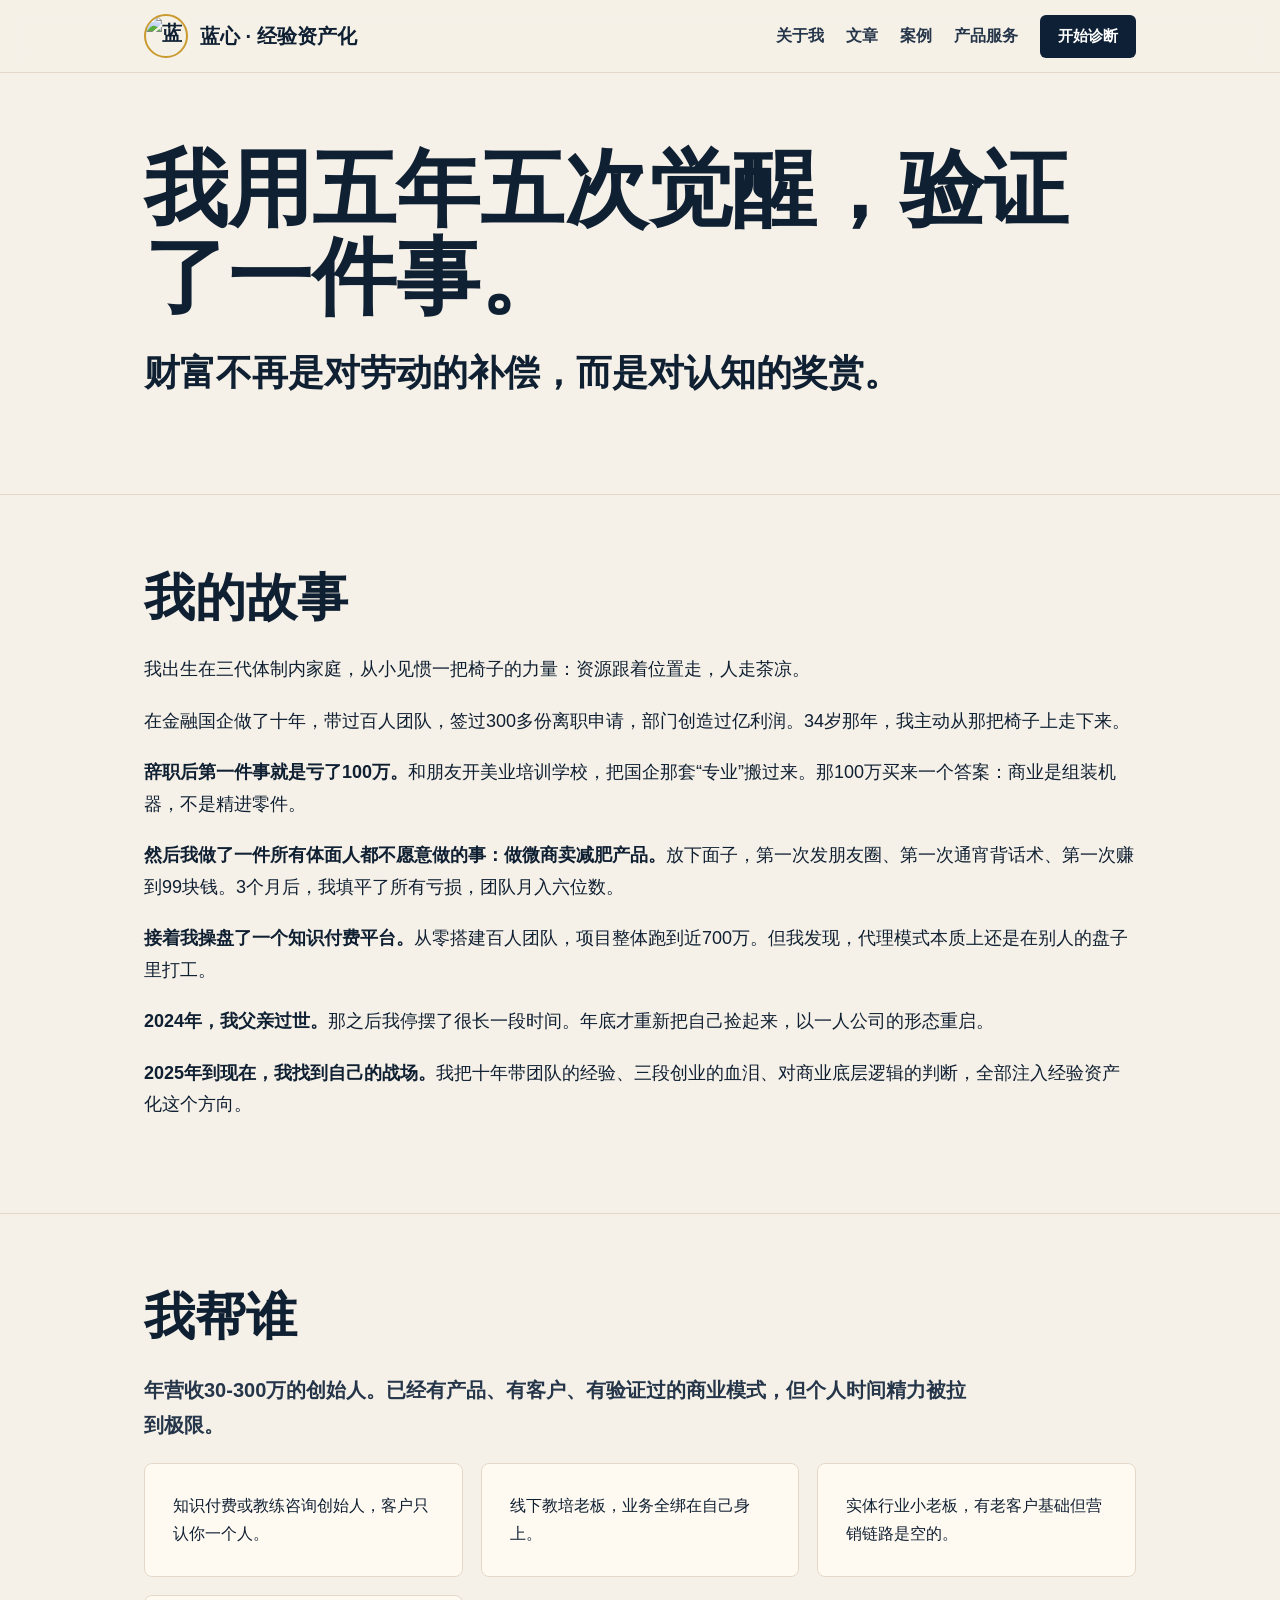
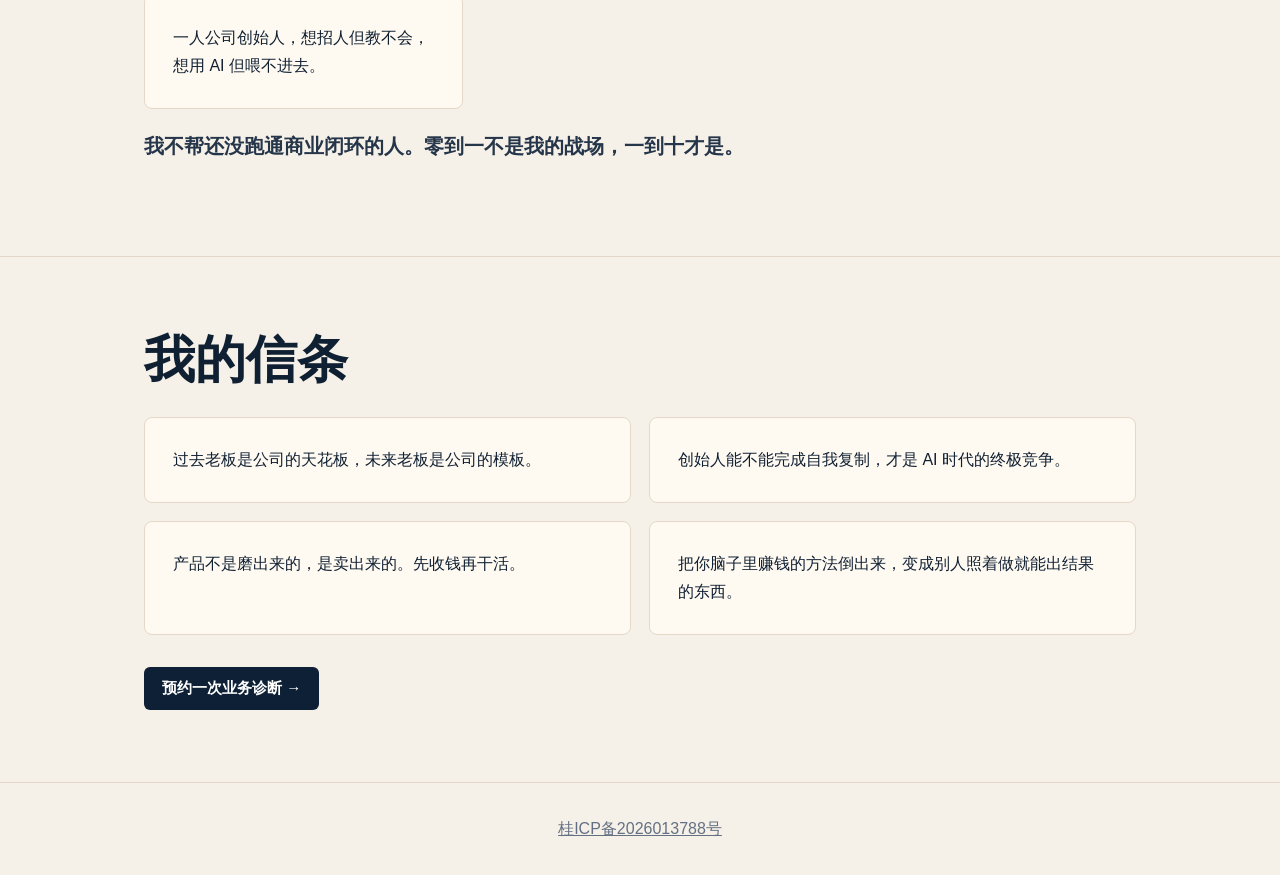
==== commit c769733a: "Rebuild static website" ====
--- a/about.html
+++ b/about.html
@@ -1,6 +1 @@
-<!doctype html><html lang="zh-CN"><head><meta charset="utf-8"><meta name="viewport" content="width=device-width,initial-scale=1"><title>关于我 · 蓝心</title><meta name="description" content="蓝心，经验资产化教练。"><link rel="stylesheet" href="site.css"></head><body><nav class="nav"><a class="brand" href="index.html">蓝心 · 经验资产化教练</a><div class="navlinks"><a href="index.html">首页</a><a href="about.html">关于我</a><a href="blog.html">文章</a><a href="cases.html">客户案例</a><a href="services.html">产品与服务</a></div></nav>
-<header class="hero"><div class="hero-inner"><h1>我用五年五次觉醒，<br><span class="highlight">验证了一件事。</span></h1><h2>财富不再是对劳动的补偿，而是对认知的奖赏。</h2></div></header>
-<section><div class="wrap story"><h2 class="section-title">我的故事</h2><p>我出生在三代体制内家庭，从小见惯了“椅子”的力量。资源跟着位置走，人走茶凉。</p><p>在金融国企做了十年，带过百人团队，签过100多份离职申请，部门创造过亿利润。34岁那年，我主动从那把椅子上走下来。</p><p><strong>辞职后第一件事就是亏了100万。</strong>和朋友开美业培训学校，把国企那套“专业”搬过来。经济下行，资源耗尽，每天睁眼就是几千块成本。那100万买来一个答案：商业是组装机器，不是精进零件。在系统里再精良的零件，离开系统就一文不值。</p><p><strong>然后我做了一件所有体面人都不愿意做的事：做微商卖减肥产品。</strong>放下所有面子，第一次发朋友圈、第一次通宵背话术、第一次赚到99块钱。那笔钱比几十万年终奖还让我激动。3个月后，我填平了所有亏损，团队月入六位数。真正的商业基本功不在行业峰会上，在那些“不体面”的小动作里。</p><p><strong>接着我操盘了一个知识付费平台。</strong>从零搭建百人团队，项目整体跑到近700万。但我发现：代理模式本质上还是在别人的盘子里打工。于是我帮代理清完货，又一次推倒重来。</p><p><strong>2024年，我父亲过世。</strong>那之后我停摆了很长一段时间。年底才重新把自己捡起来，以一人公司的形态重启。</p><p><strong>2025年到现在，我找到了自己真正的战场。</strong>我把十年带团队的经验、三段创业的血泪、对商业底层逻辑的判断，全部注入“经验资产化”这个方向。帮那些跟曾经的我一样的创始人，把脑子里赚钱的经验变成别人也能执行、AI也能调用的资产。</p></div></section>
-<section><div class="wrap"><h2 class="section-title">我帮谁</h2><p class="sub">年营收30-300万的创始人。不是小白，是已经有产品、有客户、有验证过的商业模式，但个人时间精力已经被拉到极限的人。</p><div class="grid two"><div class="card"><h3>典型画像</h3><p>知识付费或教练咨询创始人，客户只认你一个人。线下教培老板，业务全绑在自己身上。实体行业小老板，有老客户基础但营销链路是空的。一人公司创始人，想招人但教不会，想用 AI 但喂不进去。</p></div><div class="card"><h3>我不帮谁</h3><p>还没跑通商业闭环的人。零到一不是我的战场，一到十才是。</p></div></div></div></section>
-<section><div class="wrap"><h2 class="section-title">我的信条</h2><div class="grid two"><div class="card"><p><strong>过去老板是公司的天花板，未来老板是公司的模板。</strong></p></div><div class="card"><p><strong>创始人能不能完成自我复制，才是 AI 时代的终极竞争。</strong></p></div><div class="card"><p><strong>产品不是磨出来的，是卖出来的。先收钱再干活。</strong></p></div><div class="card"><p><strong>没有 SOP，就用不了 AI。你只需要知道：把你脑子里赚钱的方法倒出来，变成别人照着做就能出结果的东西。</strong></p></div></div><div class="actions"><a class="btn" href="services.html#diagnosis-consult">预约一次业务诊断 →</a></div></div></section>
-<footer class="footer">© 蓝心 · 经验资产化教练 · <a href="https://beian.miit.gov.cn/" target="_blank" rel="noopener">桂ICP备2026013788号</a></footer></body></html>+﻿<!doctype html><html lang="zh-CN"><head><meta charset="utf-8"><meta name="viewport" content="width=device-width,initial-scale=1"><link rel="stylesheet" href="site.css"><title>关于蓝心 · 经验资产化</title></head><body><nav class="nav"><div class="nav-inner"><a class="brand" href="index.html"><img src="avatar.jpg" alt="蓝心"><span>蓝心 · 经验资产化</span></a><div class="links"><a href="about.html">关于我</a><a href="blog.html">文章</a><a href="cases.html">案例</a><a href="services.html">产品服务</a><button class="btn-primary" onclick="startDiagnosis()">开始诊断</button></div></div></nav><main><section class="wrap"><h1 class="page-title">我用五年五次觉醒，验证了一件事。</h1><p class="lead">财富不再是对劳动的补偿，而是对认知的奖赏。</p></section><section class="section"><div class="wrap story"><h2>我的故事</h2><p>我出生在三代体制内家庭，从小见惯一把椅子的力量：资源跟着位置走，人走茶凉。</p><p>在金融国企做了十年，带过百人团队，签过300多份离职申请，部门创造过亿利润。34岁那年，我主动从那把椅子上走下来。</p><p><strong>辞职后第一件事就是亏了100万。</strong>和朋友开美业培训学校，把国企那套“专业”搬过来。那100万买来一个答案：商业是组装机器，不是精进零件。</p><p><strong>然后我做了一件所有体面人都不愿意做的事：做微商卖减肥产品。</strong>放下面子，第一次发朋友圈、第一次通宵背话术、第一次赚到99块钱。3个月后，我填平了所有亏损，团队月入六位数。</p><p><strong>接着我操盘了一个知识付费平台。</strong>从零搭建百人团队，项目整体跑到近700万。但我发现，代理模式本质上还是在别人的盘子里打工。</p><p><strong>2024年，我父亲过世。</strong>那之后我停摆了很长一段时间。年底才重新把自己捡起来，以一人公司的形态重启。</p><p><strong>2025年到现在，我找到自己的战场。</strong>我把十年带团队的经验、三段创业的血泪、对商业底层逻辑的判断，全部注入经验资产化这个方向。</p></div></section><section class="section"><div class="wrap"><h2>我帮谁</h2><p class="sub">年营收30-300万的创始人。已经有产品、有客户、有验证过的商业模式，但个人时间精力被拉到极限。</p><div class="grid"><div class="card">知识付费或教练咨询创始人，客户只认你一个人。</div><div class="card">线下教培老板，业务全绑在自己身上。</div><div class="card">实体行业小老板，有老客户基础但营销链路是空的。</div><div class="card">一人公司创始人，想招人但教不会，想用 AI 但喂不进去。</div></div><p class="sub">我不帮还没跑通商业闭环的人。零到一不是我的战场，一到十才是。</p></div></section><section class="section"><div class="wrap"><h2>我的信条</h2><div class="grid two"><div class="card">过去老板是公司的天花板，未来老板是公司的模板。</div><div class="card">创始人能不能完成自我复制，才是 AI 时代的终极竞争。</div><div class="card">产品不是磨出来的，是卖出来的。先收钱再干活。</div><div class="card">把你脑子里赚钱的方法倒出来，变成别人照着做就能出结果的东西。</div></div><div class="actions"><button class="btn-primary" onclick="startDiagnosis()">预约一次业务诊断 →</button></div></div></section></main><footer class="footer"><a href="https://beian.miit.gov.cn/" target="_blank">桂ICP备2026013788号</a></footer><script src="diagnosis.js"></script></body></html>
--- a/site.css
+++ b/site.css
@@ -1 +1 @@
-:root{--bg:#f7f1e8;--paper:#fffaf2;--ink:#15120f;--muted:#6d6258;--line:#e5d8c8;--navy:#24395f;--gold:#e2b928;--soft:#fff6dc;--radius:16px}*{box-sizing:border-box}body{margin:0;font-family:-apple-system,BlinkMacSystemFont,"PingFang SC","Microsoft YaHei",sans-serif;background:var(--bg);color:var(--ink);line-height:1.75}a{color:inherit;text-decoration:none}.nav{position:sticky;top:0;z-index:10;height:68px;padding:0 6vw;display:flex;align-items:center;justify-content:space-between;background:rgba(247,241,232,.92);backdrop-filter:blur(12px);border-bottom:1px solid var(--line)}.brand{font-weight:800}.navlinks{display:flex;gap:24px;font-size:14px;color:var(--muted)}.navlinks a:hover{color:var(--ink)}.btn{display:inline-flex;align-items:center;justify-content:center;padding:13px 22px;border-radius:10px;background:var(--navy);color:#fff;font-weight:800;border:0;cursor:pointer}.btn.alt{background:transparent;color:var(--ink);border-bottom:3px solid var(--gold);border-radius:0;padding-left:2px;padding-right:2px}.hero{min-height:calc(100vh - 68px);padding:12vh 6vw 8vh;display:grid;align-items:center}.hero-inner{max-width:1120px}.eyebrow{font-size:18px;font-weight:800;margin-bottom:28px}.hero h1{font-size:clamp(48px,8vw,104px);line-height:1.02;margin:0 0 28px;font-weight:950;letter-spacing:0}.hero h2{font-size:clamp(22px,3vw,36px);line-height:1.35;margin:0 0 22px;font-weight:850}.lead{font-size:clamp(18px,2vw,24px);max-width:900px;color:#3a332d;margin:0 0 28px}.quote{border-left:4px solid var(--gold);padding-left:18px;color:#3d352f;font-size:18px;margin:28px 0}.actions{display:flex;gap:22px;flex-wrap:wrap;margin-top:34px}section{padding:84px 6vw;border-top:1px solid var(--line)}.wrap{max-width:1120px;margin:0 auto}.section-title{font-size:clamp(30px,4vw,56px);line-height:1.15;margin:0 0 30px;font-weight:920}.sub{font-size:20px;color:var(--muted);max-width:860px;margin:0 0 36px}.grid{display:grid;grid-template-columns:repeat(3,1fr);gap:22px}.grid.two{grid-template-columns:repeat(2,1fr)}.card{background:var(--paper);border:1px solid var(--line);border-radius:var(--radius);padding:28px}.card h3{font-size:24px;line-height:1.25;margin:0 0 14px}.card p{margin:0;color:#3b342e}.num{display:inline-flex;width:34px;height:34px;border-radius:50%;background:var(--gold);align-items:center;justify-content:center;font-weight:900;margin-bottom:18px}.story p{font-size:18px;margin:0 0 22px}.story strong{font-weight:900}.testimonial{font-size:22px;line-height:1.55;background:var(--paper);border-left:5px solid var(--gold);padding:26px;margin:24px 0}.meta{color:var(--muted);font-size:15px}.steps{display:grid;grid-template-columns:repeat(3,1fr);gap:22px}.article-list{display:grid;gap:22px}.article{background:var(--paper);border:1px solid var(--line);border-radius:var(--radius);padding:28px}.article h3{font-size:28px;line-height:1.25;margin:0 0 8px}.tag{color:var(--muted);font-size:14px;margin-bottom:12px}.case-block{background:var(--paper);border:1px solid var(--line);border-radius:var(--radius);padding:34px;margin-bottom:28px}.case-block h2{font-size:34px;line-height:1.2;margin:0 0 20px}.case-block p{margin:0 0 14px}.case-block ul{margin:8px 0 20px}.faq{display:grid;gap:18px}.faq .card h3{font-size:20px}.footer{padding:50px 6vw;text-align:center;color:var(--muted);border-top:1px solid var(--line)}.highlight{display:inline;background:linear-gradient(transparent 58%,var(--gold) 58%)}@media(max-width:860px){.nav{height:auto;align-items:flex-start;padding:18px 22px;gap:12px;flex-direction:column}.navlinks{gap:14px;flex-wrap:wrap}.hero{padding:72px 22px}.grid,.grid.two,.steps{grid-template-columns:1fr}section{padding:60px 22px}.actions{gap:14px}.hero h1{font-size:46px}}+﻿:root{--bg:#f6f1e8;--paper:#fffaf1;--ink:#102033;--muted:#637083;--line:#e4d9c8;--gold:#c99a2e;--navy:#0d2035}*{box-sizing:border-box}html{scroll-behavior:smooth}body{margin:0;background:var(--bg);color:var(--ink);font-family:-apple-system,BlinkMacSystemFont,"Segoe UI","PingFang SC","Microsoft YaHei",sans-serif;line-height:1.75}a{color:inherit;text-decoration:none}.nav{position:sticky;top:0;z-index:20;background:rgba(246,241,232,.96);border-bottom:1px solid var(--line);backdrop-filter:blur(12px)}.nav-inner{max-width:1040px;margin:auto;padding:14px 24px;display:flex;align-items:center;justify-content:space-between;gap:20px}.brand{display:flex;align-items:center;gap:12px;font-size:20px;font-weight:850}.brand img{width:44px;height:44px;border-radius:50%;object-fit:cover;border:2px solid var(--gold)}.links{display:flex;align-items:center;gap:22px;font-weight:650}.links a{color:#26364a}.btn-primary,.btn-line{border:0;border-radius:6px;padding:12px 18px;font-size:15px;font-weight:850;cursor:pointer}.btn-primary{background:var(--navy);color:white}.btn-line{background:transparent;color:var(--navy);border-bottom:3px solid var(--gold);border-radius:0;padding-left:0;padding-right:0}.wrap{max-width:1040px;margin:auto;padding:72px 24px}.hero{min-height:calc(100vh - 74px);display:grid;align-items:center}.hero h1,.page-title{font-size:clamp(44px,7vw,84px);line-height:1.05;margin:0 0 28px;letter-spacing:0}.mark{background:linear-gradient(transparent 56%,#e7bd28 0)}.lead{font-size:clamp(24px,3vw,36px);line-height:1.35;font-weight:850;margin:0 0 24px}.sub{font-size:20px;max-width:840px;color:#26364a;font-weight:650}.quote{border-left:5px solid var(--gold);padding-left:20px;margin:32px 0;color:#2f4054;font-size:18px}.actions{display:flex;gap:24px;flex-wrap:wrap;margin-top:32px}.section{border-top:1px solid var(--line)}.eyebrow{color:var(--gold);font-weight:850;margin-bottom:10px}.section h2{font-size:clamp(32px,4vw,52px);line-height:1.2;margin:0 0 26px}.grid{display:grid;grid-template-columns:repeat(3,1fr);gap:18px}.grid.two{grid-template-columns:repeat(2,1fr)}.card,.case,.service{background:var(--paper);border:1px solid var(--line);border-radius:8px;padding:28px}.card h3{font-size:22px;line-height:1.35;margin:0 0 12px}.meta{color:var(--muted);font-size:14px}.story p{font-size:18px;margin:0 0 20px}.article{display:block;border-bottom:1px solid var(--line);padding:28px 0}.article h3{font-size:24px;line-height:1.35;margin:0 0 8px}.case,.service{margin-bottom:22px}.case h2,.service h2{font-size:30px;margin:0 0 18px}.tag{display:inline-block;background:#efe3c9;color:#6d4a00;border-radius:99px;padding:4px 10px;font-size:13px;font-weight:850;margin:0 8px 8px 0}.footer{border-top:1px solid var(--line);padding:32px 24px;text-align:center;color:var(--muted)}.footer a{text-decoration:underline}.diagnosis-overlay{position:fixed;inset:0;background:#f6f1e8;z-index:99;display:none;overflow:auto}.diagnosis-overlay.active{display:block}.diag-box{max-width:760px;margin:0 auto;padding:56px 20px}.diag-card{background:white;border:1px solid var(--line);border-radius:10px;padding:28px}.diag-card h2{font-size:32px;line-height:1.25}.diag-options{display:grid;gap:12px;margin:24px 0}.diag-options button,.diag-next,.diag-close{border:1px solid var(--line);background:#fffaf1;border-radius:8px;padding:14px;text-align:left;cursor:pointer;font-size:16px}.diag-next,.diag-close{text-align:center;background:var(--navy);color:#fff;border:0}.diag-close{position:fixed;right:18px;top:18px;width:44px;height:44px;padding:0}.diag-textarea{width:100%;min-height:140px;border:1px solid var(--line);border-radius:8px;padding:14px;font-size:16px}.progress{height:6px;background:#e8dfd2;border-radius:99px;overflow:hidden;margin-bottom:22px}.bar{height:100%;width:0;background:var(--gold);transition:.2s}@media(max-width:760px){.links{display:none}.wrap{padding:50px 20px}.hero h1,.page-title{font-size:42px}.lead{font-size:24px}.grid,.grid.two{grid-template-columns:1fr}.btn-primary,.btn-line{width:100%;text-align:center}.brand{font-size:18px}.brand img{width:38px;height:38px}}
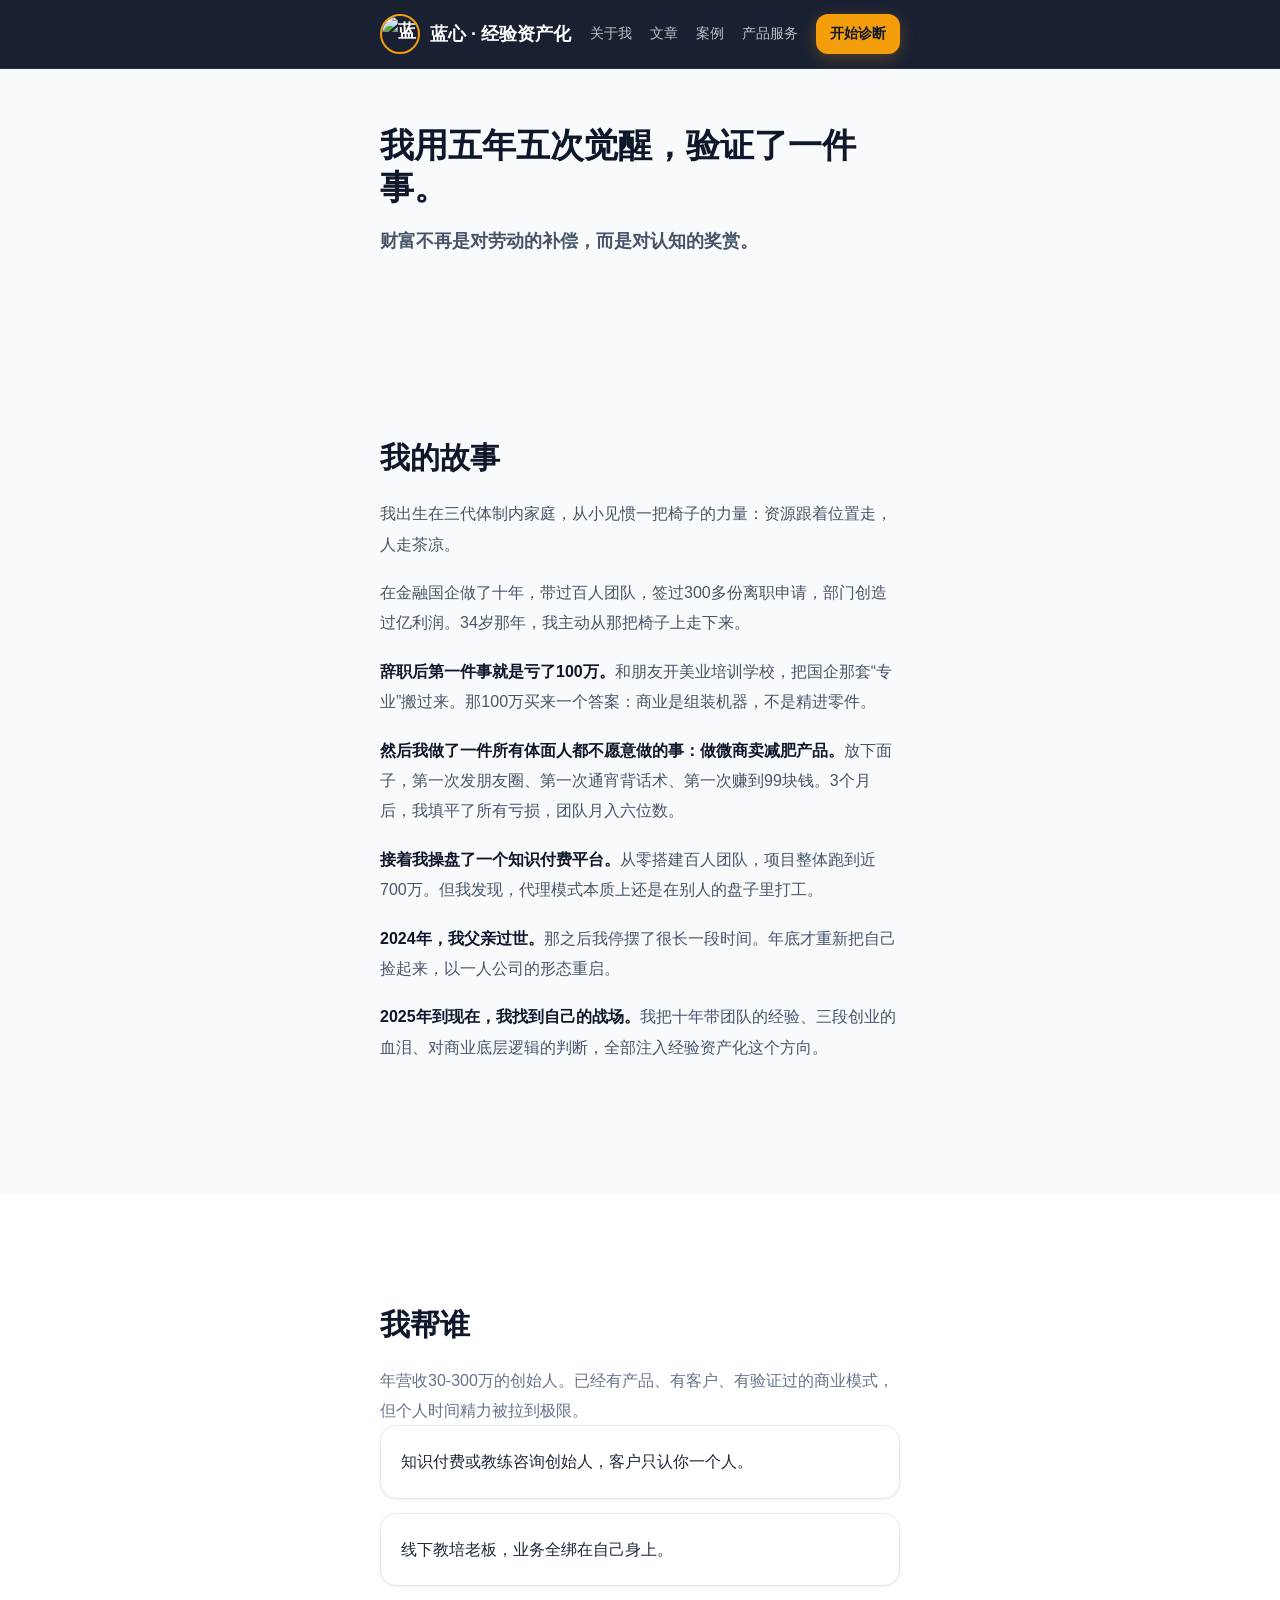
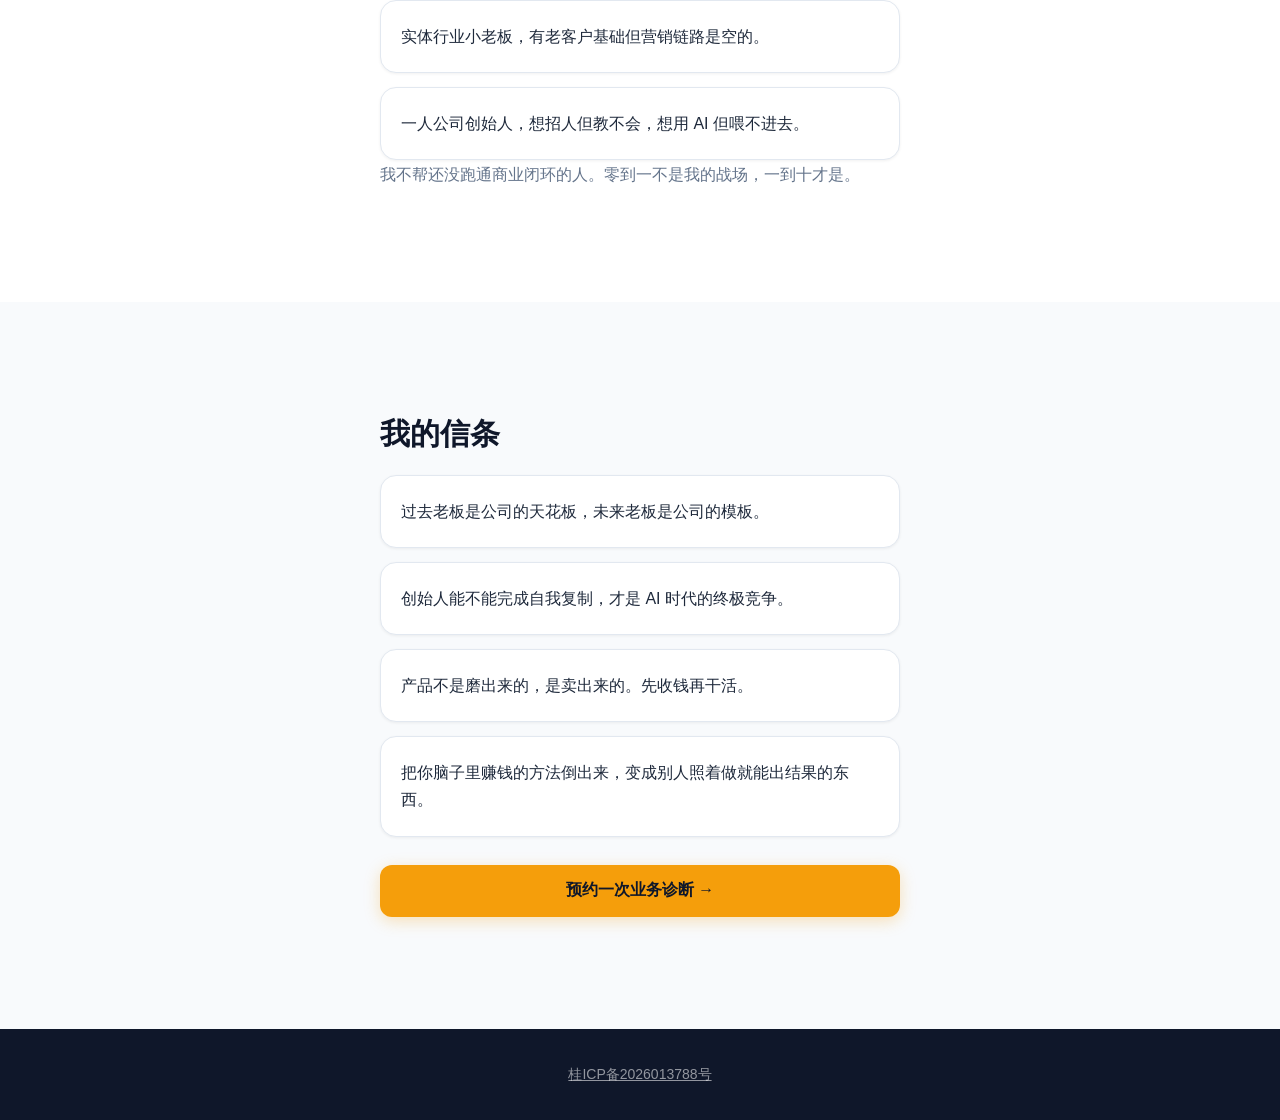
==== commit e8a20d3a: "Bust CSS cache for contrast fix" ====
--- a/about.html
+++ b/about.html
@@ -1 +1 @@
-﻿<!doctype html><html lang="zh-CN"><head><meta charset="utf-8"><meta name="viewport" content="width=device-width,initial-scale=1"><link rel="stylesheet" href="site.css"><title>关于蓝心 · 经验资产化</title></head><body><nav class="nav"><div class="nav-inner"><a class="brand" href="index.html"><img src="avatar.jpg" alt="蓝心"><span>蓝心 · 经验资产化</span></a><div class="links"><a href="about.html">关于我</a><a href="blog.html">文章</a><a href="cases.html">案例</a><a href="services.html">产品服务</a><button class="btn-primary" onclick="startDiagnosis()">开始诊断</button></div></div></nav><main><section class="wrap"><h1 class="page-title">我用五年五次觉醒，验证了一件事。</h1><p class="lead">财富不再是对劳动的补偿，而是对认知的奖赏。</p></section><section class="section"><div class="wrap story"><h2>我的故事</h2><p>我出生在三代体制内家庭，从小见惯一把椅子的力量：资源跟着位置走，人走茶凉。</p><p>在金融国企做了十年，带过百人团队，签过300多份离职申请，部门创造过亿利润。34岁那年，我主动从那把椅子上走下来。</p><p><strong>辞职后第一件事就是亏了100万。</strong>和朋友开美业培训学校，把国企那套“专业”搬过来。那100万买来一个答案：商业是组装机器，不是精进零件。</p><p><strong>然后我做了一件所有体面人都不愿意做的事：做微商卖减肥产品。</strong>放下面子，第一次发朋友圈、第一次通宵背话术、第一次赚到99块钱。3个月后，我填平了所有亏损，团队月入六位数。</p><p><strong>接着我操盘了一个知识付费平台。</strong>从零搭建百人团队，项目整体跑到近700万。但我发现，代理模式本质上还是在别人的盘子里打工。</p><p><strong>2024年，我父亲过世。</strong>那之后我停摆了很长一段时间。年底才重新把自己捡起来，以一人公司的形态重启。</p><p><strong>2025年到现在，我找到自己的战场。</strong>我把十年带团队的经验、三段创业的血泪、对商业底层逻辑的判断，全部注入经验资产化这个方向。</p></div></section><section class="section"><div class="wrap"><h2>我帮谁</h2><p class="sub">年营收30-300万的创始人。已经有产品、有客户、有验证过的商业模式，但个人时间精力被拉到极限。</p><div class="grid"><div class="card">知识付费或教练咨询创始人，客户只认你一个人。</div><div class="card">线下教培老板，业务全绑在自己身上。</div><div class="card">实体行业小老板，有老客户基础但营销链路是空的。</div><div class="card">一人公司创始人，想招人但教不会，想用 AI 但喂不进去。</div></div><p class="sub">我不帮还没跑通商业闭环的人。零到一不是我的战场，一到十才是。</p></div></section><section class="section"><div class="wrap"><h2>我的信条</h2><div class="grid two"><div class="card">过去老板是公司的天花板，未来老板是公司的模板。</div><div class="card">创始人能不能完成自我复制，才是 AI 时代的终极竞争。</div><div class="card">产品不是磨出来的，是卖出来的。先收钱再干活。</div><div class="card">把你脑子里赚钱的方法倒出来，变成别人照着做就能出结果的东西。</div></div><div class="actions"><button class="btn-primary" onclick="startDiagnosis()">预约一次业务诊断 →</button></div></div></section></main><footer class="footer"><a href="https://beian.miit.gov.cn/" target="_blank">桂ICP备2026013788号</a></footer><script src="diagnosis.js"></script></body></html>
+﻿<!doctype html><html lang="zh-CN"><head><meta charset="utf-8"><meta name="viewport" content="width=device-width,initial-scale=1"><link rel="stylesheet" href="site.css?v=20260710-contrast2"><title>关于蓝心 · 经验资产化</title></head><body><nav class="nav"><div class="nav-inner"><a class="brand" href="index.html"><img src="avatar.jpg" alt="蓝心"><span>蓝心 · 经验资产化</span></a><div class="links"><a href="about.html">关于我</a><a href="blog.html">文章</a><a href="cases.html">案例</a><a href="services.html">产品服务</a><button class="btn-primary" onclick="startDiagnosis()">开始诊断</button></div></div></nav><main><section class="wrap"><h1 class="page-title">我用五年五次觉醒，验证了一件事。</h1><p class="lead">财富不再是对劳动的补偿，而是对认知的奖赏。</p></section><section class="section"><div class="wrap story"><h2>我的故事</h2><p>我出生在三代体制内家庭，从小见惯一把椅子的力量：资源跟着位置走，人走茶凉。</p><p>在金融国企做了十年，带过百人团队，签过300多份离职申请，部门创造过亿利润。34岁那年，我主动从那把椅子上走下来。</p><p><strong>辞职后第一件事就是亏了100万。</strong>和朋友开美业培训学校，把国企那套“专业”搬过来。那100万买来一个答案：商业是组装机器，不是精进零件。</p><p><strong>然后我做了一件所有体面人都不愿意做的事：做微商卖减肥产品。</strong>放下面子，第一次发朋友圈、第一次通宵背话术、第一次赚到99块钱。3个月后，我填平了所有亏损，团队月入六位数。</p><p><strong>接着我操盘了一个知识付费平台。</strong>从零搭建百人团队，项目整体跑到近700万。但我发现，代理模式本质上还是在别人的盘子里打工。</p><p><strong>2024年，我父亲过世。</strong>那之后我停摆了很长一段时间。年底才重新把自己捡起来，以一人公司的形态重启。</p><p><strong>2025年到现在，我找到自己的战场。</strong>我把十年带团队的经验、三段创业的血泪、对商业底层逻辑的判断，全部注入经验资产化这个方向。</p></div></section><section class="section"><div class="wrap"><h2>我帮谁</h2><p class="sub">年营收30-300万的创始人。已经有产品、有客户、有验证过的商业模式，但个人时间精力被拉到极限。</p><div class="grid"><div class="card">知识付费或教练咨询创始人，客户只认你一个人。</div><div class="card">线下教培老板，业务全绑在自己身上。</div><div class="card">实体行业小老板，有老客户基础但营销链路是空的。</div><div class="card">一人公司创始人，想招人但教不会，想用 AI 但喂不进去。</div></div><p class="sub">我不帮还没跑通商业闭环的人。零到一不是我的战场，一到十才是。</p></div></section><section class="section"><div class="wrap"><h2>我的信条</h2><div class="grid two"><div class="card">过去老板是公司的天花板，未来老板是公司的模板。</div><div class="card">创始人能不能完成自我复制，才是 AI 时代的终极竞争。</div><div class="card">产品不是磨出来的，是卖出来的。先收钱再干活。</div><div class="card">把你脑子里赚钱的方法倒出来，变成别人照着做就能出结果的东西。</div></div><div class="actions"><button class="btn-primary" onclick="startDiagnosis()">预约一次业务诊断 →</button></div></div></section></main><footer class="footer"><a href="https://beian.miit.gov.cn/" target="_blank">桂ICP备2026013788号</a></footer><script src="diagnosis.js"></script></body></html>
--- a/site.css
+++ b/site.css
@@ -1 +1,70 @@
-﻿:root{--bg:#f6f1e8;--paper:#fffaf1;--ink:#102033;--muted:#637083;--line:#e4d9c8;--gold:#c99a2e;--navy:#0d2035}*{box-sizing:border-box}html{scroll-behavior:smooth}body{margin:0;background:var(--bg);color:var(--ink);font-family:-apple-system,BlinkMacSystemFont,"Segoe UI","PingFang SC","Microsoft YaHei",sans-serif;line-height:1.75}a{color:inherit;text-decoration:none}.nav{position:sticky;top:0;z-index:20;background:rgba(246,241,232,.96);border-bottom:1px solid var(--line);backdrop-filter:blur(12px)}.nav-inner{max-width:1040px;margin:auto;padding:14px 24px;display:flex;align-items:center;justify-content:space-between;gap:20px}.brand{display:flex;align-items:center;gap:12px;font-size:20px;font-weight:850}.brand img{width:44px;height:44px;border-radius:50%;object-fit:cover;border:2px solid var(--gold)}.links{display:flex;align-items:center;gap:22px;font-weight:650}.links a{color:#26364a}.btn-primary,.btn-line{border:0;border-radius:6px;padding:12px 18px;font-size:15px;font-weight:850;cursor:pointer}.btn-primary{background:var(--navy);color:white}.btn-line{background:transparent;color:var(--navy);border-bottom:3px solid var(--gold);border-radius:0;padding-left:0;padding-right:0}.wrap{max-width:1040px;margin:auto;padding:72px 24px}.hero{min-height:calc(100vh - 74px);display:grid;align-items:center}.hero h1,.page-title{font-size:clamp(44px,7vw,84px);line-height:1.05;margin:0 0 28px;letter-spacing:0}.mark{background:linear-gradient(transparent 56%,#e7bd28 0)}.lead{font-size:clamp(24px,3vw,36px);line-height:1.35;font-weight:850;margin:0 0 24px}.sub{font-size:20px;max-width:840px;color:#26364a;font-weight:650}.quote{border-left:5px solid var(--gold);padding-left:20px;margin:32px 0;color:#2f4054;font-size:18px}.actions{display:flex;gap:24px;flex-wrap:wrap;margin-top:32px}.section{border-top:1px solid var(--line)}.eyebrow{color:var(--gold);font-weight:850;margin-bottom:10px}.section h2{font-size:clamp(32px,4vw,52px);line-height:1.2;margin:0 0 26px}.grid{display:grid;grid-template-columns:repeat(3,1fr);gap:18px}.grid.two{grid-template-columns:repeat(2,1fr)}.card,.case,.service{background:var(--paper);border:1px solid var(--line);border-radius:8px;padding:28px}.card h3{font-size:22px;line-height:1.35;margin:0 0 12px}.meta{color:var(--muted);font-size:14px}.story p{font-size:18px;margin:0 0 20px}.article{display:block;border-bottom:1px solid var(--line);padding:28px 0}.article h3{font-size:24px;line-height:1.35;margin:0 0 8px}.case,.service{margin-bottom:22px}.case h2,.service h2{font-size:30px;margin:0 0 18px}.tag{display:inline-block;background:#efe3c9;color:#6d4a00;border-radius:99px;padding:4px 10px;font-size:13px;font-weight:850;margin:0 8px 8px 0}.footer{border-top:1px solid var(--line);padding:32px 24px;text-align:center;color:var(--muted)}.footer a{text-decoration:underline}.diagnosis-overlay{position:fixed;inset:0;background:#f6f1e8;z-index:99;display:none;overflow:auto}.diagnosis-overlay.active{display:block}.diag-box{max-width:760px;margin:0 auto;padding:56px 20px}.diag-card{background:white;border:1px solid var(--line);border-radius:10px;padding:28px}.diag-card h2{font-size:32px;line-height:1.25}.diag-options{display:grid;gap:12px;margin:24px 0}.diag-options button,.diag-next,.diag-close{border:1px solid var(--line);background:#fffaf1;border-radius:8px;padding:14px;text-align:left;cursor:pointer;font-size:16px}.diag-next,.diag-close{text-align:center;background:var(--navy);color:#fff;border:0}.diag-close{position:fixed;right:18px;top:18px;width:44px;height:44px;padding:0}.diag-textarea{width:100%;min-height:140px;border:1px solid var(--line);border-radius:8px;padding:14px;font-size:16px}.progress{height:6px;background:#e8dfd2;border-radius:99px;overflow:hidden;margin-bottom:22px}.bar{height:100%;width:0;background:var(--gold);transition:.2s}@media(max-width:760px){.links{display:none}.wrap{padding:50px 20px}.hero h1,.page-title{font-size:42px}.lead{font-size:24px}.grid,.grid.two{grid-template-columns:1fr}.btn-primary,.btn-line{width:100%;text-align:center}.brand{font-size:18px}.brand img{width:38px;height:38px}}
+﻿*{box-sizing:border-box;margin:0;padding:0}
+:root{--deep:#0F172A;--blue:#3B82F6;--gold:#F59E0B;--white:#F8FAFC;--char:#1E293B;--muted:#64748B;--line:#E2E8F0;--shadow:0 4px 16px rgba(0,0,0,.1);--r:16px}
+html{font-size:16px;scroll-behavior:smooth}
+body{font-family:-apple-system,BlinkMacSystemFont,"Segoe UI","Noto Sans SC","PingFang SC",sans-serif;color:var(--char);background:var(--white);line-height:1.7;overflow-x:hidden;-webkit-font-smoothing:antialiased}
+a{text-decoration:none;color:inherit}
+button{font-family:inherit}
+.nav{position:sticky;top:0;z-index:20;background:rgba(15,23,42,.96);backdrop-filter:blur(14px);border-bottom:1px solid rgba(255,255,255,.08)}
+.nav-inner{max-width:520px;margin:0 auto;padding:14px 20px;display:flex;justify-content:space-between;align-items:center}
+.brand{display:flex;align-items:center;gap:10px;color:#fff;font-weight:800;font-size:18px}
+.brand img{width:40px;height:40px;border-radius:50%;object-fit:cover;border:2px solid var(--gold)}
+.links{display:none}
+.btn-primary,.btn-line{display:inline-flex;align-items:center;justify-content:center;width:100%;min-height:52px;padding:14px 22px;border-radius:12px;border:0;font-size:16px;font-weight:700;cursor:pointer}
+.btn-primary{background:var(--gold);color:var(--deep);box-shadow:0 4px 16px rgba(245,158,11,.28)}
+.btn-line{background:transparent;color:var(--deep);border:1.5px solid rgba(15,23,42,.28)}
+.wrap{max-width:520px;margin:0 auto;padding:56px 20px}
+.hero{min-height:100vh;background:var(--deep);display:flex;align-items:center;position:relative;overflow:hidden}
+.hero:before{content:"";position:absolute;top:-30%;right:-30%;width:80%;height:80%;background:radial-gradient(circle,rgba(59,130,246,.12),transparent 70%)}
+.hero .wrap{position:relative;z-index:1;padding-top:72px;padding-bottom:88px}
+.hero h1,.page-title{font-size:34px;line-height:1.23;font-weight:800;color:var(--deep);margin-bottom:18px;letter-spacing:0}
+.hero h1,.hero .page-title{color:#fff}
+.mark{background:none;color:#fff}
+.lead{font-size:18px;line-height:1.65;color:#475569;font-weight:600;margin-bottom:14px}
+.sub{font-size:16px;line-height:1.85;color:var(--muted);font-weight:400}
+.hero .lead{color:rgba(255,255,255,.82)}
+.hero .sub{color:rgba(255,255,255,.66)}
+.quote{margin:28px 0 0;padding:16px 18px;background:rgba(255,255,255,.06);border:1px solid rgba(255,255,255,.1);border-radius:14px;color:rgba(255,255,255,.72);font-size:15px;line-height:1.8}
+.actions{display:flex;flex-direction:column;gap:12px;margin-top:28px}
+.hero .btn-line,.footer .btn-line{color:#fff;border-color:rgba(255,255,255,.55)}
+.section{padding:56px 0;border:0}
+.section:nth-of-type(odd){background:#fff}
+.section:nth-of-type(even){background:var(--white)}
+.eyebrow{display:block;margin-bottom:12px;color:var(--blue);font-size:13px;font-weight:700;letter-spacing:2px}
+.section h2{font-size:26px;line-height:1.3;color:var(--deep);font-weight:800;margin-bottom:22px}
+.grid,.grid.two{display:grid;grid-template-columns:1fr;gap:14px}
+.card,.case,.service{background:#fff;border:1px solid var(--line);border-radius:16px;padding:22px 20px;box-shadow:0 1px 3px rgba(0,0,0,.06)}
+.card h3{font-size:19px;line-height:1.35;color:var(--deep);margin-bottom:8px}
+.card p,.case p,.service p,.article p{font-size:16px;color:var(--muted);line-height:1.8;margin-bottom:10px}
+.meta{font-size:14px;color:var(--muted);margin-top:10px}
+.story p{font-size:16px;line-height:1.9;color:#475569;margin-bottom:18px}
+.story strong{color:var(--deep)}
+.article{display:block;padding:24px 0;border-bottom:1px solid var(--line)}
+.article h3{font-size:21px;line-height:1.35;color:var(--deep);margin-bottom:8px}
+.case,.service{margin-bottom:16px}
+.case h2,.service h2{font-size:23px;line-height:1.32;color:var(--deep);margin-bottom:14px}
+.service h3{font-size:19px;line-height:1.35;color:var(--deep);margin:18px 0 8px}
+.tag{display:inline-block;margin:0 6px 8px 0;padding:4px 10px;border-radius:999px;background:#FEF3C7;color:#92400E;font-size:13px;font-weight:700}
+.footer{background:var(--deep);color:rgba(255,255,255,.55);padding:34px 20px;text-align:center;font-size:14px}
+.footer a{text-decoration:underline}
+.diagnosis-overlay{position:fixed;inset:0;background:var(--white);z-index:99;display:none;overflow:auto}
+.diagnosis-overlay.active{display:block}
+.diag-box{max-width:520px;margin:0 auto;padding:52px 20px}
+.diag-card{background:#fff;border-radius:16px;padding:24px 20px;box-shadow:var(--shadow)}
+.diag-card h2{font-size:24px;line-height:1.35;color:var(--deep);margin-bottom:16px}
+.diag-options{display:grid;gap:10px;margin:20px 0}
+.diag-options button,.diag-next,.diag-close{border:1px solid var(--line);background:#fff;border-radius:12px;padding:14px;text-align:left;font-size:16px;cursor:pointer;color:var(--char)}
+.diag-next,.diag-close{background:var(--gold);color:var(--deep);text-align:center;border:0;font-weight:700}
+.diag-close{position:fixed;right:16px;top:16px;width:42px;height:42px;padding:0}
+.diag-textarea{width:100%;min-height:140px;border:1px solid var(--line);border-radius:12px;padding:14px;font-size:16px}
+.progress{height:6px;background:#E2E8F0;border-radius:99px;overflow:hidden;margin-bottom:20px}
+.bar{height:100%;width:0;background:var(--gold)}
+@media(min-width:760px){
+  .links{display:flex;align-items:center;gap:18px;color:rgba(255,255,255,.72);font-size:14px}
+  .links .btn-primary{width:auto;min-height:40px;padding:9px 14px;font-size:14px}
+  .wrap,.nav-inner,.diag-box{max-width:560px}
+  .hero h1{font-size:42px}
+  .section h2{font-size:30px}
+  .hero .actions{max-width:360px}
+  .grid.two{grid-template-columns:1fr}
+  .grid{grid-template-columns:1fr}
+}
